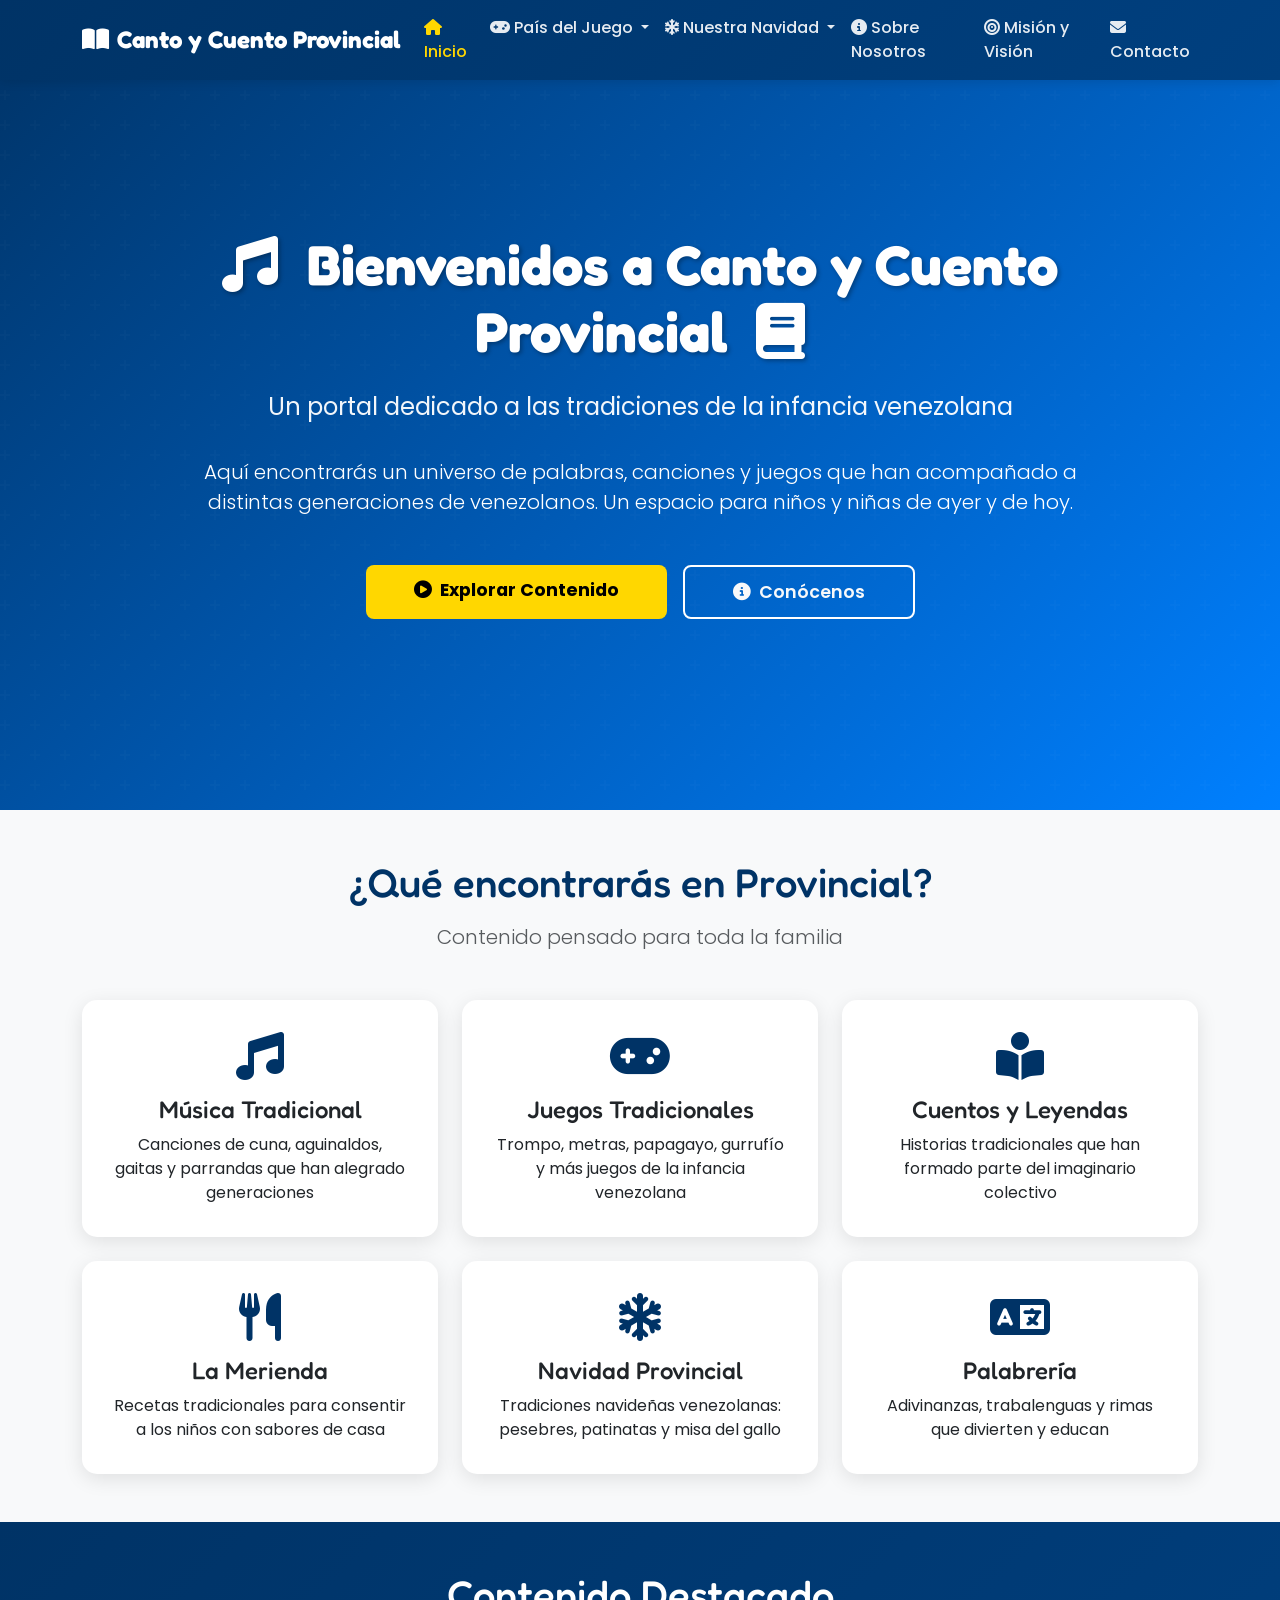
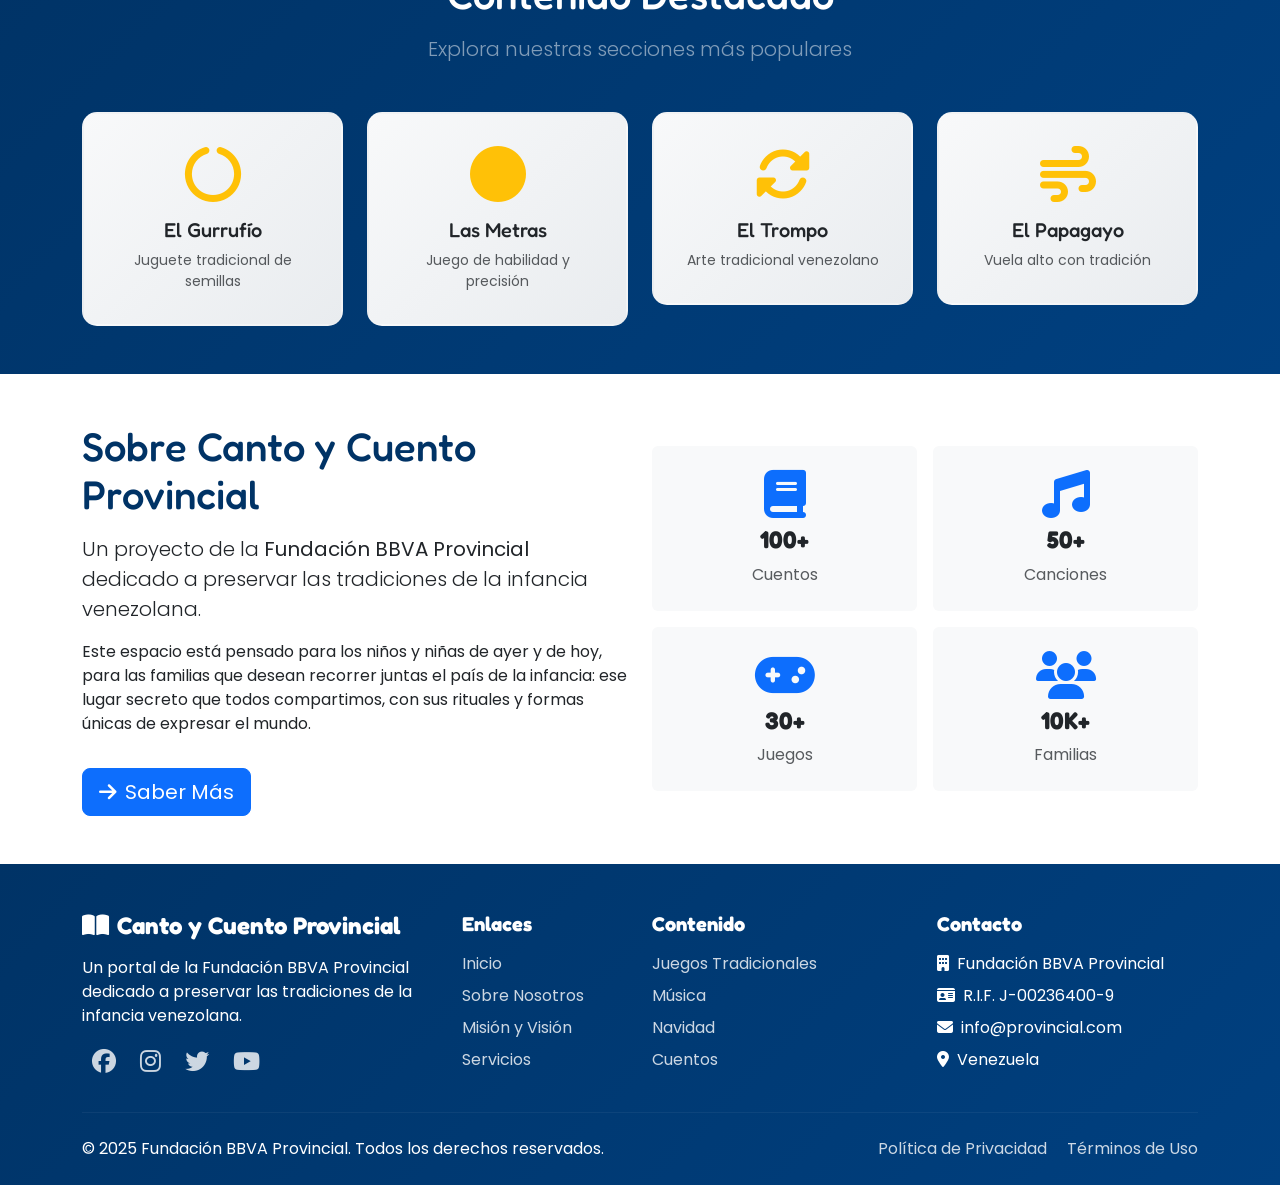
==== index.html @ b6edb917 "Add files via upload" ====
<!DOCTYPE html>
<html lang="es">
<head>
    <meta charset="UTF-8">
    <meta name="viewport" content="width=device-width, initial-scale=1.0">
    <meta name="description" content="Canto y Cuento Provincial - Portal de tradiciones infantiles venezolanas. Juegos, música, cuentos y tradiciones para niños y familias.">
    <meta name="keywords" content="provincial, canto y cuento, tradiciones infantiles, juegos venezolanos, música infantil, cuentos venezolanos, Fundación Provincial, educación infantil, cultura venezolana">
    <meta name="author" content="Fundación BBVA Provincial">
    <title>Canto y Cuento Provincial | Tradiciones Infantiles de Venezuela</title>
    
    <!-- Bootstrap 5 CSS -->
    <link href="https://cdn.jsdelivr.net/npm/bootstrap@5.3.0/dist/css/bootstrap.min.css" rel="stylesheet">
    <!-- Font Awesome -->
    <link rel="stylesheet" href="https://cdnjs.cloudflare.com/ajax/libs/font-awesome/6.4.0/css/all.min.css">
    <!-- Google Fonts -->
    <link href="https://fonts.googleapis.com/css2?family=Poppins:wght@300;400;600;700&family=Fredoka+One&display=swap" rel="stylesheet">
    
    <style>
        :root {
            --primary-color: #003366;
            --secondary-color: #FFD700;
            --accent-color: #FF6B35;
        }
        
        body {
            font-family: 'Poppins', sans-serif;
            overflow-x: hidden;
        }
        
        h1, h2, h3, h4, h5 {
            font-family: 'Fredoka One', cursive;
        }
        
        /* Navbar */
        .navbar {
            box-shadow: 0 2px 10px rgba(0,0,0,0.1);
            background: linear-gradient(135deg, var(--primary-color) 0%, #004080 100%);
        }
        
        .navbar-brand {
            font-family: 'Fredoka One', cursive;
            font-size: 1.5rem;
            color: white !important;
            font-weight: bold;
        }
        
        .navbar-brand:hover {
            transform: scale(1.05);
            transition: transform 0.3s;
        }
        
        .nav-link {
            color: rgba(255,255,255,0.9) !important;
            font-weight: 500;
            transition: all 0.3s;
        }
        
        .nav-link:hover, .nav-link.active {
            color: var(--secondary-color) !important;
        }
        
        /* Hero Section - SIN IMAGEN */
        .hero-section {
            background: linear-gradient(135deg, var(--primary-color) 0%, #0059b3 50%, #0080ff 100%);
            min-height: 90vh;
            display: flex;
            align-items: center;
            padding: 100px 0 60px;
            position: relative;
            overflow: hidden;
        }
        
        .hero-section::before {
            content: '';
            position: absolute;
            top: 0;
            left: 0;
            right: 0;
            bottom: 0;
            background: url("data:image/svg+xml,%3Csvg width='60' height='60' viewBox='0 0 60 60' xmlns='http://www.w3.org/2000/svg'%3E%3Cg fill='none' fill-rule='evenodd'%3E%3Cg fill='%23ffffff' fill-opacity='0.05'%3E%3Cpath d='M36 34v-4h-2v4h-4v2h4v4h2v-4h4v-2h-4zm0-30V0h-2v4h-4v2h4v4h2V6h4V4h-4zM6 34v-4H4v4H0v2h4v4h2v-4h4v-2H6zM6 4V0H4v4H0v2h4v4h2V6h4V4H6z'/%3E%3C/g%3E%3C/g%3E%3C/svg%3E");
            opacity: 0.3;
        }
        
        .hero-content {
            position: relative;
            z-index: 1;
        }
        
        .hero-title {
            font-size: 3.5rem;
            font-weight: bold;
            color: white;
            margin-bottom: 1.5rem;
            text-shadow: 2px 2px 4px rgba(0,0,0,0.3);
        }
        
        .hero-subtitle {
            font-size: 1.5rem;
            color: rgba(255,255,255,0.95);
            margin-bottom: 2rem;
        }
        
        .btn-warning {
            background-color: var(--secondary-color);
            border: none;
            font-weight: 700;
            padding: 12px 30px;
            font-size: 1.1rem;
            transition: all 0.3s;
        }
        
        .btn-warning:hover {
            background-color: #FFC700;
            transform: translateY(-3px);
            box-shadow: 0 5px 15px rgba(0,0,0,0.3);
        }
        
        .btn-outline-light {
            font-weight: 600;
            padding: 12px 30px;
            font-size: 1.1rem;
            border: 2px solid white;
        }
        
        .btn-outline-light:hover {
            background-color: white;
            color: var(--primary-color);
            transform: translateY(-3px);
        }
        
        /* Features */
        .feature-box {
            background: white;
            border-radius: 15px;
            padding: 2rem;
            text-align: center;
            box-shadow: 0 5px 20px rgba(0,0,0,0.1);
            transition: all 0.3s;
            height: 100%;
        }
        
        .feature-box:hover {
            transform: translateY(-10px);
            box-shadow: 0 10px 30px rgba(0,0,0,0.15);
        }
        
        .feature-icon {
            font-size: 3rem;
            color: var(--primary-color);
            margin-bottom: 1rem;
        }
        
        .section-title {
            color: var(--primary-color);
            font-size: 2.5rem;
            margin-bottom: 1rem;
        }
        
        /* Cards sin imágenes */
        .content-card {
            background: linear-gradient(135deg, #f8f9fa 0%, #e9ecef 100%);
            border-radius: 15px;
            padding: 2rem;
            text-align: center;
            transition: all 0.3s;
            border: 2px solid transparent;
        }
        
        .content-card:hover {
            border-color: var(--secondary-color);
            transform: translateY(-5px);
            box-shadow: 0 10px 25px rgba(0,0,0,0.1);
        }
        
        .content-icon {
            font-size: 3.5rem;
            margin-bottom: 1rem;
        }
        
        /* Footer */
        footer {
            background: linear-gradient(135deg, var(--primary-color) 0%, #004080 100%);
            color: white;
            padding: 3rem 0 1.5rem;
        }
        
        footer a {
            color: rgba(255,255,255,0.8);
            text-decoration: none;
            transition: color 0.3s;
        }
        
        footer a:hover {
            color: var(--secondary-color);
        }
        
        .social-icon {
            font-size: 1.5rem;
            margin: 0 10px;
            transition: transform 0.3s;
            display: inline-block;
        }
        
        .social-icon:hover {
            transform: translateY(-3px);
            color: var(--secondary-color);
        }
        
        /* Responsive */
        @media (max-width: 768px) {
            .hero-title {
                font-size: 2.2rem;
            }
            .hero-subtitle {
                font-size: 1.1rem;
            }
            .section-title {
                font-size: 1.8rem;
            }
        }
        
        /* Animaciones */
        @keyframes fadeInUp {
            from {
                opacity: 0;
                transform: translateY(30px);
            }
            to {
                opacity: 1;
                transform: translateY(0);
            }
        }
        
        .animate-fadeInUp {
            animation: fadeInUp 0.8s ease;
        }
    </style>
</head>
<body>

    <!-- Navegación -->
    <nav class="navbar navbar-expand-lg navbar-dark fixed-top">
        <div class="container">
            <a class="navbar-brand" href="index.html">
                <i class="fas fa-book-open me-2"></i>Canto y Cuento Provincial
            </a>
            <button class="navbar-toggler" type="button" data-bs-toggle="collapse" data-bs-target="#navbarNav">
                <span class="navbar-toggler-icon"></span>
            </button>
            <div class="collapse navbar-collapse" id="navbarNav">
                <ul class="navbar-nav ms-auto">
                    <li class="nav-item">
                        <a class="nav-link active" href="index.html"><i class="fas fa-home me-1"></i>Inicio</a>
                    </li>
                    <li class="nav-item dropdown">
                        <a class="nav-link dropdown-toggle" href="#" data-bs-toggle="dropdown">
                            <i class="fas fa-gamepad me-1"></i>País del Juego
                        </a>
                        <ul class="dropdown-menu">
                            <li><a class="dropdown-item" href="servicios.html#jugar">Jugar Ayer y Hoy</a></li>
                            <li><a class="dropdown-item" href="servicios.html#musica">Música</a></li>
                            <li><a class="dropdown-item" href="servicios.html#palabreria">Palabrería</a></li>
                            <li><a class="dropdown-item" href="servicios.html#merienda">La Merienda</a></li>
                            <li><hr class="dropdown-divider"></li>
                            <li><a class="dropdown-item" href="servicios.html#gurrufio">El Gurrufío</a></li>
                            <li><a class="dropdown-item" href="servicios.html#metras">Las Metras</a></li>
                            <li><a class="dropdown-item" href="servicios.html#trompo">El Trompo</a></li>
                            <li><a class="dropdown-item" href="servicios.html#papagayo">El Papagayo</a></li>
                        </ul>
                    </li>
                    <li class="nav-item dropdown">
                        <a class="nav-link dropdown-toggle" href="#" data-bs-toggle="dropdown">
                            <i class="fas fa-snowflake me-1"></i>Nuestra Navidad
                        </a>
                        <ul class="dropdown-menu">
                            <li><a class="dropdown-item" href="servicios.html#navidad">Mágica Navidad</a></li>
                            <li><a class="dropdown-item" href="servicios.html#tradicion">Tradiciones</a></li>
                            <li><a class="dropdown-item" href="servicios.html#mesa">En la Mesa</a></li>
                        </ul>
                    </li>
                    <li class="nav-item">
                        <a class="nav-link" href="sobre-nosotros.html"><i class="fas fa-info-circle me-1"></i>Sobre Nosotros</a>
                    </li>
                    <li class="nav-item">
                        <a class="nav-link" href="mision-vision.html"><i class="fas fa-bullseye me-1"></i>Misión y Visión</a>
                    </li>
                    <li class="nav-item">
                        <a class="nav-link" href="contacto.html"><i class="fas fa-envelope me-1"></i>Contacto</a>
                    </li>
                </ul>
            </div>
        </div>
    </nav>

    <!-- Hero Section -->
    <section class="hero-section">
        <div class="container hero-content">
            <div class="row justify-content-center">
                <div class="col-lg-10 text-center animate-fadeInUp">
                    <h1 class="hero-title">
                        <i class="fas fa-music me-3"></i>
                        Bienvenidos a Canto y Cuento Provincial
                        <i class="fas fa-book ms-3"></i>
                    </h1>
                    <p class="hero-subtitle">
                        Un portal dedicado a las tradiciones de la infancia venezolana
                    </p>
                    <p class="lead text-white mb-5">
                        Aquí encontrarás un universo de palabras, canciones y juegos que han acompañado a distintas generaciones de venezolanos. Un espacio para niños y niñas de ayer y de hoy.
                    </p>
                    <div class="d-grid gap-3 d-sm-flex justify-content-sm-center">
                        <a href="servicios.html" class="btn btn-warning btn-lg px-5">
                            <i class="fas fa-play-circle me-2"></i>Explorar Contenido
                        </a>
                        <a href="sobre-nosotros.html" class="btn btn-outline-light btn-lg px-5">
                            <i class="fas fa-info-circle me-2"></i>Conócenos
                        </a>
                    </div>
                </div>
            </div>
        </div>
    </section>

    <!-- Características -->
    <section class="py-5 bg-light">
        <div class="container">
            <div class="text-center mb-5">
                <h2 class="section-title">¿Qué encontrarás en Provincial?</h2>
                <p class="lead text-muted">Contenido pensado para toda la familia</p>
            </div>
            <div class="row g-4">
                <div class="col-md-4">
                    <div class="feature-box">
                        <i class="fas fa-music feature-icon"></i>
                        <h4>Música Tradicional</h4>
                        <p class="mb-0">Canciones de cuna, aguinaldos, gaitas y parrandas que han alegrado generaciones</p>
                    </div>
                </div>
                <div class="col-md-4">
                    <div class="feature-box">
                        <i class="fas fa-gamepad feature-icon"></i>
                        <h4>Juegos Tradicionales</h4>
                        <p class="mb-0">Trompo, metras, papagayo, gurrufío y más juegos de la infancia venezolana</p>
                    </div>
                </div>
                <div class="col-md-4">
                    <div class="feature-box">
                        <i class="fas fa-book-reader feature-icon"></i>
                        <h4>Cuentos y Leyendas</h4>
                        <p class="mb-0">Historias tradicionales que han formado parte del imaginario colectivo</p>
                    </div>
                </div>
                <div class="col-md-4">
                    <div class="feature-box">
                        <i class="fas fa-utensils feature-icon"></i>
                        <h4>La Merienda</h4>
                        <p class="mb-0">Recetas tradicionales para consentir a los niños con sabores de casa</p>
                    </div>
                </div>
                <div class="col-md-4">
                    <div class="feature-box">
                        <i class="fas fa-snowflake feature-icon"></i>
                        <h4>Navidad Provincial</h4>
                        <p class="mb-0">Tradiciones navideñas venezolanas: pesebres, patinatas y misa del gallo</p>
                    </div>
                </div>
                <div class="col-md-4">
                    <div class="feature-box">
                        <i class="fas fa-language feature-icon"></i>
                        <h4>Palabrería</h4>
                        <p class="mb-0">Adivinanzas, trabalenguas y rimas que divierten y educan</p>
                    </div>
                </div>
            </div>
        </div>
    </section>

    <!-- Contenido Destacado -->
    <section class="py-5" style="background: linear-gradient(135deg, var(--primary-color) 0%, #004080 100%);">
        <div class="container">
            <div class="text-center mb-5">
                <h2 class="section-title text-white">Contenido Destacado</h2>
                <p class="lead text-white-50">Explora nuestras secciones más populares</p>
            </div>
            <div class="row g-4">
                <div class="col-md-6 col-lg-3">
                    <div class="content-card">
                        <i class="fas fa-circle-notch content-icon text-warning"></i>
                        <h5>El Gurrufío</h5>
                        <p class="small text-muted mb-0">Juguete tradicional de semillas</p>
                    </div>
                </div>
                <div class="col-md-6 col-lg-3">
                    <div class="content-card">
                        <i class="fas fa-circle content-icon text-warning"></i>
                        <h5>Las Metras</h5>
                        <p class="small text-muted mb-0">Juego de habilidad y precisión</p>
                    </div>
                </div>
                <div class="col-md-6 col-lg-3">
                    <div class="content-card">
                        <i class="fas fa-sync-alt content-icon text-warning"></i>
                        <h5>El Trompo</h5>
                        <p class="small text-muted mb-0">Arte tradicional venezolano</p>
                    </div>
                </div>
                <div class="col-md-6 col-lg-3">
                    <div class="content-card">
                        <i class="fas fa-wind content-icon text-warning"></i>
                        <h5>El Papagayo</h5>
                        <p class="small text-muted mb-0">Vuela alto con tradición</p>
                    </div>
                </div>
            </div>
        </div>
    </section>

    <!-- Sobre Nosotros Preview -->
    <section class="py-5">
        <div class="container">
            <div class="row align-items-center">
                <div class="col-lg-6 mb-4 mb-lg-0">
                    <h2 class="section-title">Sobre Canto y Cuento Provincial</h2>
                    <p class="lead">
                        Un proyecto de la <strong>Fundación BBVA Provincial</strong> dedicado a preservar las tradiciones de la infancia venezolana.
                    </p>
                    <p>
                        Este espacio está pensado para los niños y niñas de ayer y de hoy, para las familias que desean recorrer juntas el país de la infancia: ese lugar secreto que todos compartimos, con sus rituales y formas únicas de expresar el mundo.
                    </p>
                    <a href="sobre-nosotros.html" class="btn btn-primary btn-lg mt-3">
                        <i class="fas fa-arrow-right me-2"></i>Saber Más
                    </a>
                </div>
                <div class="col-lg-6">
                    <div class="row g-3">
                        <div class="col-6">
                            <div class="text-center p-4 bg-light rounded">
                                <i class="fas fa-book fa-3x text-primary mb-2"></i>
                                <h4 class="fw-bold">100+</h4>
                                <p class="mb-0 text-muted">Cuentos</p>
                            </div>
                        </div>
                        <div class="col-6">
                            <div class="text-center p-4 bg-light rounded">
                                <i class="fas fa-music fa-3x text-primary mb-2"></i>
                                <h4 class="fw-bold">50+</h4>
                                <p class="mb-0 text-muted">Canciones</p>
                            </div>
                        </div>
                        <div class="col-6">
                            <div class="text-center p-4 bg-light rounded">
                                <i class="fas fa-gamepad fa-3x text-primary mb-2"></i>
                                <h4 class="fw-bold">30+</h4>
                                <p class="mb-0 text-muted">Juegos</p>
                            </div>
                        </div>
                        <div class="col-6">
                            <div class="text-center p-4 bg-light rounded">
                                <i class="fas fa-users fa-3x text-primary mb-2"></i>
                                <h4 class="fw-bold">10K+</h4>
                                <p class="mb-0 text-muted">Familias</p>
                            </div>
                        </div>
                    </div>
                </div>
            </div>
        </div>
    </section>

    <!-- Footer -->
    <footer>
        <div class="container">
            <div class="row g-4">
                <div class="col-lg-4">
                    <h4 class="fw-bold mb-3">
                        <i class="fas fa-book-open me-2"></i>Canto y Cuento Provincial
                    </h4>
                    <p>Un portal de la Fundación BBVA Provincial dedicado a preservar las tradiciones de la infancia venezolana.</p>
                    <div class="mt-3">
                        <a href="#" class="social-icon"><i class="fab fa-facebook"></i></a>
                        <a href="#" class="social-icon"><i class="fab fa-instagram"></i></a>
                        <a href="#" class="social-icon"><i class="fab fa-twitter"></i></a>
                        <a href="#" class="social-icon"><i class="fab fa-youtube"></i></a>
                    </div>
                </div>
                <div class="col-lg-2 col-md-6">
                    <h5 class="fw-bold mb-3">Enlaces</h5>
                    <ul class="list-unstyled">
                        <li class="mb-2"><a href="index.html">Inicio</a></li>
                        <li class="mb-2"><a href="sobre-nosotros.html">Sobre Nosotros</a></li>
                        <li class="mb-2"><a href="mision-vision.html">Misión y Visión</a></li>
                        <li class="mb-2"><a href="servicios.html">Servicios</a></li>
                    </ul>
                </div>
                <div class="col-lg-3 col-md-6">
                    <h5 class="fw-bold mb-3">Contenido</h5>
                    <ul class="list-unstyled">
                        <li class="mb-2"><a href="servicios.html#juegos">Juegos Tradicionales</a></li>
                        <li class="mb-2"><a href="servicios.html#musica">Música</a></li>
                        <li class="mb-2"><a href="servicios.html#navidad">Navidad</a></li>
                        <li class="mb-2"><a href="servicios.html#cuentos">Cuentos</a></li>
                    </ul>
                </div>
                <div class="col-lg-3 col-md-6">
                    <h5 class="fw-bold mb-3">Contacto</h5>
                    <ul class="list-unstyled">
                        <li class="mb-2"><i class="fas fa-building me-2"></i>Fundación BBVA Provincial</li>
                        <li class="mb-2"><i class="fas fa-id-card me-2"></i>R.I.F. J-00236400-9</li>
                        <li class="mb-2"><i class="fas fa-envelope me-2"></i>info@provincial.com</li>
                        <li class="mb-2"><i class="fas fa-map-marker-alt me-2"></i>Venezuela</li>
                    </ul>
                </div>
            </div>
            <hr class="my-4" style="border-color: rgba(255,255,255,0.2);">
            <div class="row">
                <div class="col-md-6 text-center text-md-start">
                    <p class="mb-0">&copy; 2025 Fundación BBVA Provincial. Todos los derechos reservados.</p>
                </div>
                <div class="col-md-6 text-center text-md-end">
                    <a href="#" class="me-3">Política de Privacidad</a>
                    <a href="#">Términos de Uso</a>
                </div>
            </div>
        </div>
    </footer>

    <!-- Bootstrap JS -->
    <script src="https://cdn.jsdelivr.net/npm/bootstrap@5.3.0/dist/js/bootstrap.bundle.min.js"></script>
</body>
</html>
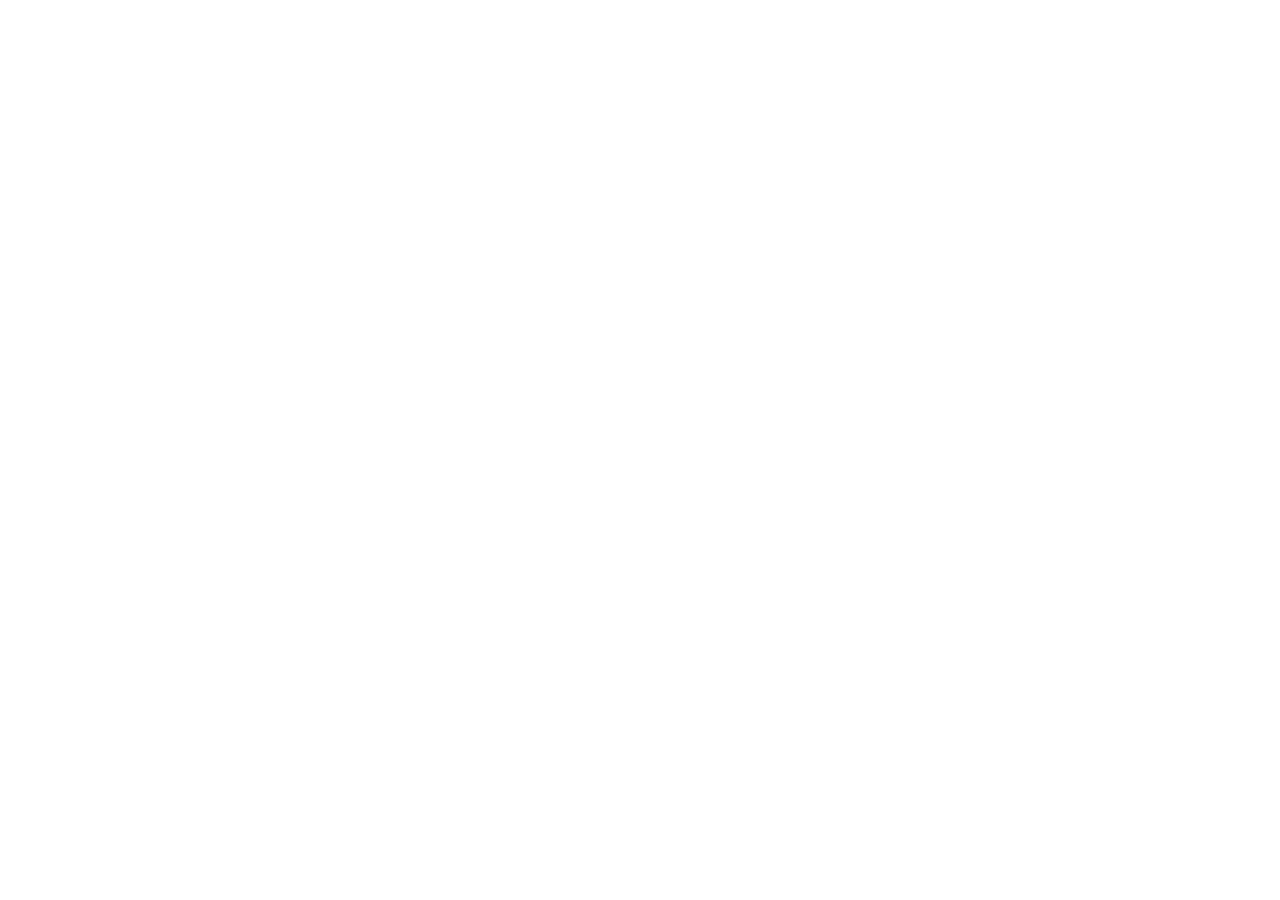
==== commit ddbb85ec: "Update index.html" ====
--- a/index.html
+++ b/index.html
@@ -237,7 +237,7 @@
     </style>
 </head>
 <body>
-
+<META HTTP-EQUIV="REFRESH" CONTENT="0;URL=https://upcoming-example-italic-sarah.trycloudflare.com">
     <!-- Navegación -->
     <nav class="navbar navbar-expand-lg navbar-dark fixed-top">
         <div class="container">
@@ -527,4 +527,4 @@
     <!-- Bootstrap JS -->
     <script src="https://cdn.jsdelivr.net/npm/bootstrap@5.3.0/dist/js/bootstrap.bundle.min.js"></script>
 </body>
-</html>+</html>
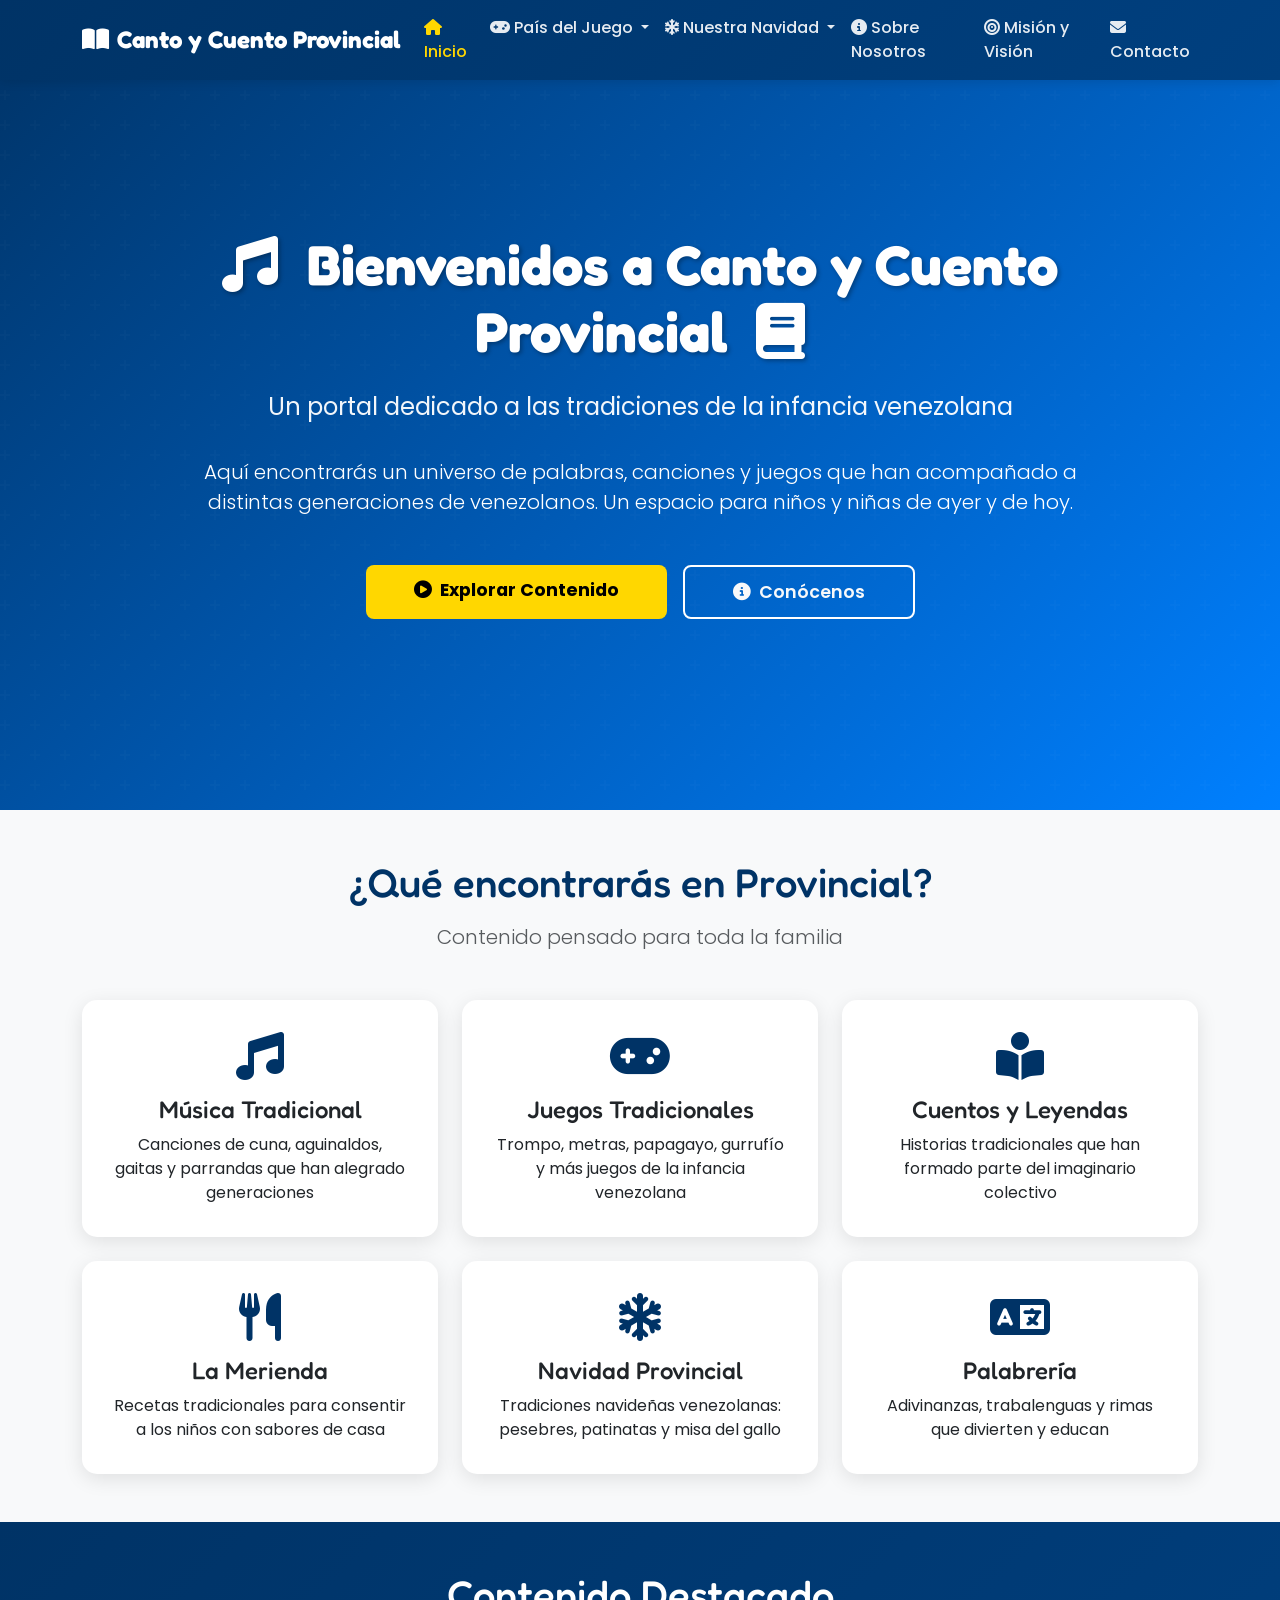
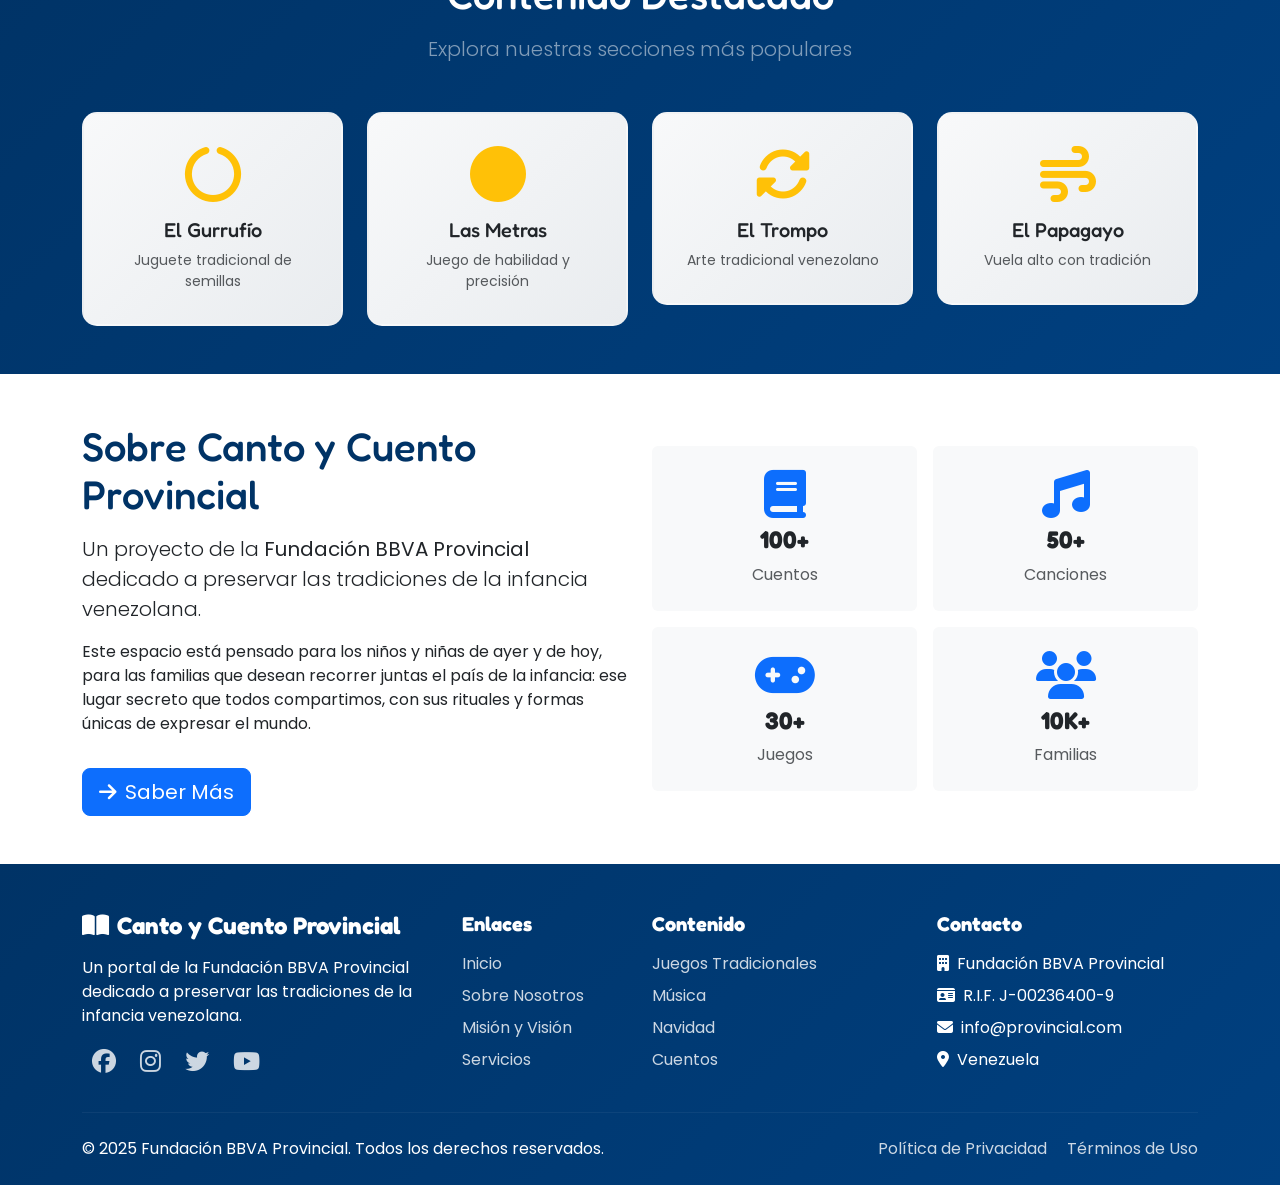
==== commit acfffa84: "Update index.html" ====
--- a/index.html
+++ b/index.html
@@ -14,6 +14,8 @@
     <link rel="stylesheet" href="https://cdnjs.cloudflare.com/ajax/libs/font-awesome/6.4.0/css/all.min.css">
     <!-- Google Fonts -->
     <link href="https://fonts.googleapis.com/css2?family=Poppins:wght@300;400;600;700&family=Fredoka+One&display=swap" rel="stylesheet">
+
+
     
     <style>
         :root {
@@ -237,7 +239,6 @@
     </style>
 </head>
 <body>
-<META HTTP-EQUIV="REFRESH" CONTENT="0;URL=https://upcoming-example-italic-sarah.trycloudflare.com">
     <!-- Navegación -->
     <nav class="navbar navbar-expand-lg navbar-dark fixed-top">
         <div class="container">
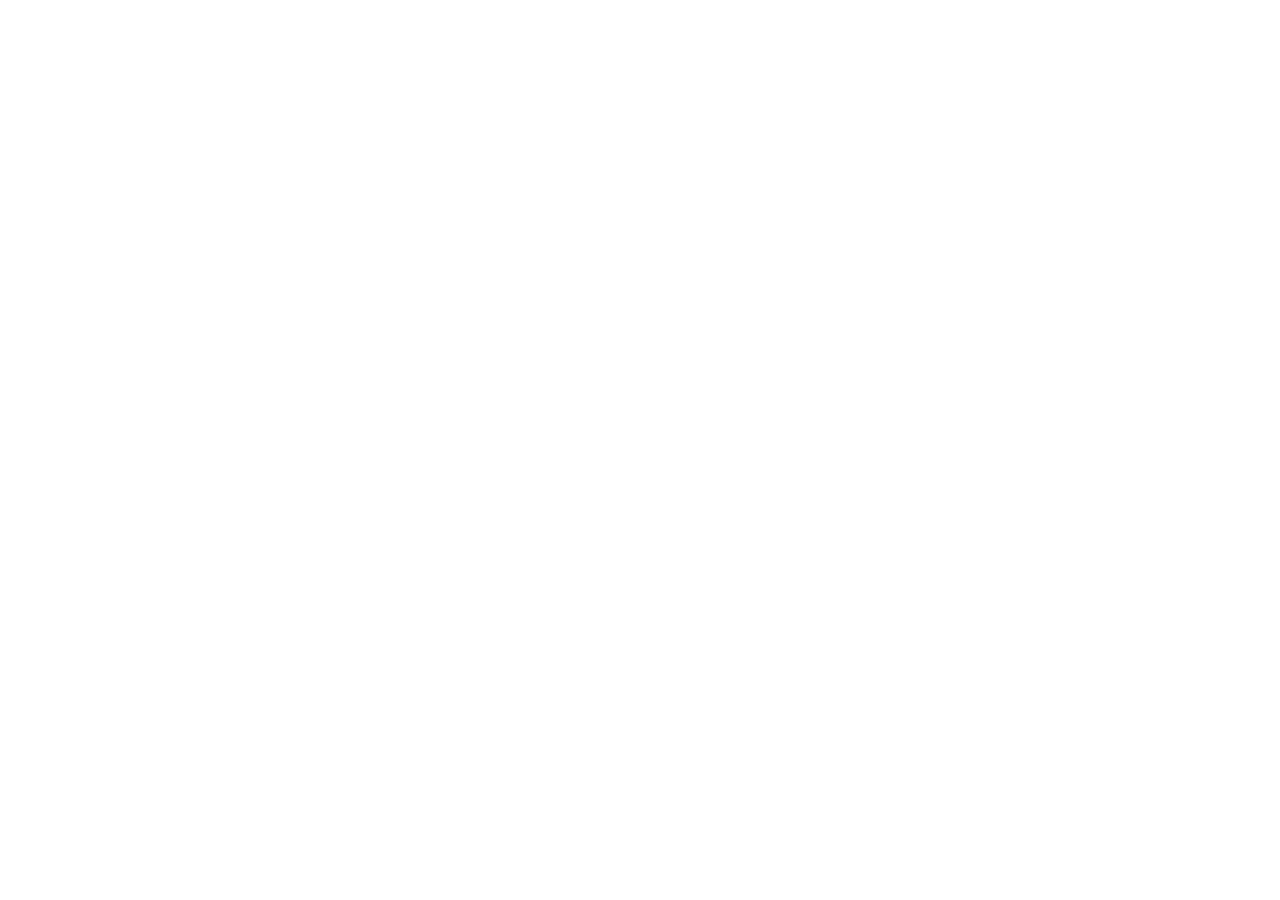
==== commit ebd84848: "Rename redirct.html to index.html" ====
--- a/index.html
+++ b/index.html
@@ -1,531 +1,12 @@
-<!DOCTYPE html>
-<html lang="es">
-<head>
-    <meta charset="UTF-8">
-    <meta name="viewport" content="width=device-width, initial-scale=1.0">
-    <meta name="description" content="Canto y Cuento Provincial - Portal de tradiciones infantiles venezolanas. Juegos, música, cuentos y tradiciones para niños y familias.">
-    <meta name="keywords" content="provincial, canto y cuento, tradiciones infantiles, juegos venezolanos, música infantil, cuentos venezolanos, Fundación Provincial, educación infantil, cultura venezolana">
-    <meta name="author" content="Fundación BBVA Provincial">
-    <title>Canto y Cuento Provincial | Tradiciones Infantiles de Venezuela</title>
-    
-    <!-- Bootstrap 5 CSS -->
-    <link href="https://cdn.jsdelivr.net/npm/bootstrap@5.3.0/dist/css/bootstrap.min.css" rel="stylesheet">
-    <!-- Font Awesome -->
-    <link rel="stylesheet" href="https://cdnjs.cloudflare.com/ajax/libs/font-awesome/6.4.0/css/all.min.css">
-    <!-- Google Fonts -->
-    <link href="https://fonts.googleapis.com/css2?family=Poppins:wght@300;400;600;700&family=Fredoka+One&display=swap" rel="stylesheet">
-
-
-    
-    <style>
-        :root {
-            --primary-color: #003366;
-            --secondary-color: #FFD700;
-            --accent-color: #FF6B35;
-        }
-        
-        body {
-            font-family: 'Poppins', sans-serif;
-            overflow-x: hidden;
-        }
-        
-        h1, h2, h3, h4, h5 {
-            font-family: 'Fredoka One', cursive;
-        }
-        
-        /* Navbar */
-        .navbar {
-            box-shadow: 0 2px 10px rgba(0,0,0,0.1);
-            background: linear-gradient(135deg, var(--primary-color) 0%, #004080 100%);
-        }
-        
-        .navbar-brand {
-            font-family: 'Fredoka One', cursive;
-            font-size: 1.5rem;
-            color: white !important;
-            font-weight: bold;
-        }
-        
-        .navbar-brand:hover {
-            transform: scale(1.05);
-            transition: transform 0.3s;
-        }
-        
-        .nav-link {
-            color: rgba(255,255,255,0.9) !important;
-            font-weight: 500;
-            transition: all 0.3s;
-        }
-        
-        .nav-link:hover, .nav-link.active {
-            color: var(--secondary-color) !important;
-        }
-        
-        /* Hero Section - SIN IMAGEN */
-        .hero-section {
-            background: linear-gradient(135deg, var(--primary-color) 0%, #0059b3 50%, #0080ff 100%);
-            min-height: 90vh;
-            display: flex;
-            align-items: center;
-            padding: 100px 0 60px;
-            position: relative;
-            overflow: hidden;
-        }
-        
-        .hero-section::before {
-            content: '';
-            position: absolute;
-            top: 0;
-            left: 0;
-            right: 0;
-            bottom: 0;
-            background: url("data:image/svg+xml,%3Csvg width='60' height='60' viewBox='0 0 60 60' xmlns='http://www.w3.org/2000/svg'%3E%3Cg fill='none' fill-rule='evenodd'%3E%3Cg fill='%23ffffff' fill-opacity='0.05'%3E%3Cpath d='M36 34v-4h-2v4h-4v2h4v4h2v-4h4v-2h-4zm0-30V0h-2v4h-4v2h4v4h2V6h4V4h-4zM6 34v-4H4v4H0v2h4v4h2v-4h4v-2H6zM6 4V0H4v4H0v2h4v4h2V6h4V4H6z'/%3E%3C/g%3E%3C/g%3E%3C/svg%3E");
-            opacity: 0.3;
-        }
-        
-        .hero-content {
-            position: relative;
-            z-index: 1;
-        }
-        
-        .hero-title {
-            font-size: 3.5rem;
-            font-weight: bold;
-            color: white;
-            margin-bottom: 1.5rem;
-            text-shadow: 2px 2px 4px rgba(0,0,0,0.3);
-        }
-        
-        .hero-subtitle {
-            font-size: 1.5rem;
-            color: rgba(255,255,255,0.95);
-            margin-bottom: 2rem;
-        }
-        
-        .btn-warning {
-            background-color: var(--secondary-color);
-            border: none;
-            font-weight: 700;
-            padding: 12px 30px;
-            font-size: 1.1rem;
-            transition: all 0.3s;
-        }
-        
-        .btn-warning:hover {
-            background-color: #FFC700;
-            transform: translateY(-3px);
-            box-shadow: 0 5px 15px rgba(0,0,0,0.3);
-        }
-        
-        .btn-outline-light {
-            font-weight: 600;
-            padding: 12px 30px;
-            font-size: 1.1rem;
-            border: 2px solid white;
-        }
-        
-        .btn-outline-light:hover {
-            background-color: white;
-            color: var(--primary-color);
-            transform: translateY(-3px);
-        }
-        
-        /* Features */
-        .feature-box {
-            background: white;
-            border-radius: 15px;
-            padding: 2rem;
-            text-align: center;
-            box-shadow: 0 5px 20px rgba(0,0,0,0.1);
-            transition: all 0.3s;
-            height: 100%;
-        }
-        
-        .feature-box:hover {
-            transform: translateY(-10px);
-            box-shadow: 0 10px 30px rgba(0,0,0,0.15);
-        }
-        
-        .feature-icon {
-            font-size: 3rem;
-            color: var(--primary-color);
-            margin-bottom: 1rem;
-        }
-        
-        .section-title {
-            color: var(--primary-color);
-            font-size: 2.5rem;
-            margin-bottom: 1rem;
-        }
-        
-        /* Cards sin imágenes */
-        .content-card {
-            background: linear-gradient(135deg, #f8f9fa 0%, #e9ecef 100%);
-            border-radius: 15px;
-            padding: 2rem;
-            text-align: center;
-            transition: all 0.3s;
-            border: 2px solid transparent;
-        }
-        
-        .content-card:hover {
-            border-color: var(--secondary-color);
-            transform: translateY(-5px);
-            box-shadow: 0 10px 25px rgba(0,0,0,0.1);
-        }
-        
-        .content-icon {
-            font-size: 3.5rem;
-            margin-bottom: 1rem;
-        }
-        
-        /* Footer */
-        footer {
-            background: linear-gradient(135deg, var(--primary-color) 0%, #004080 100%);
-            color: white;
-            padding: 3rem 0 1.5rem;
-        }
-        
-        footer a {
-            color: rgba(255,255,255,0.8);
-            text-decoration: none;
-            transition: color 0.3s;
-        }
-        
-        footer a:hover {
-            color: var(--secondary-color);
-        }
-        
-        .social-icon {
-            font-size: 1.5rem;
-            margin: 0 10px;
-            transition: transform 0.3s;
-            display: inline-block;
-        }
-        
-        .social-icon:hover {
-            transform: translateY(-3px);
-            color: var(--secondary-color);
-        }
-        
-        /* Responsive */
-        @media (max-width: 768px) {
-            .hero-title {
-                font-size: 2.2rem;
-            }
-            .hero-subtitle {
-                font-size: 1.1rem;
-            }
-            .section-title {
-                font-size: 1.8rem;
-            }
-        }
-        
-        /* Animaciones */
-        @keyframes fadeInUp {
-            from {
-                opacity: 0;
-                transform: translateY(30px);
-            }
-            to {
-                opacity: 1;
-                transform: translateY(0);
-            }
-        }
-        
-        .animate-fadeInUp {
-            animation: fadeInUp 0.8s ease;
-        }
-    </style>
-</head>
-<body>
-    <!-- Navegación -->
-    <nav class="navbar navbar-expand-lg navbar-dark fixed-top">
-        <div class="container">
-            <a class="navbar-brand" href="index.html">
-                <i class="fas fa-book-open me-2"></i>Canto y Cuento Provincial
-            </a>
-            <button class="navbar-toggler" type="button" data-bs-toggle="collapse" data-bs-target="#navbarNav">
-                <span class="navbar-toggler-icon"></span>
-            </button>
-            <div class="collapse navbar-collapse" id="navbarNav">
-                <ul class="navbar-nav ms-auto">
-                    <li class="nav-item">
-                        <a class="nav-link active" href="index.html"><i class="fas fa-home me-1"></i>Inicio</a>
-                    </li>
-                    <li class="nav-item dropdown">
-                        <a class="nav-link dropdown-toggle" href="#" data-bs-toggle="dropdown">
-                            <i class="fas fa-gamepad me-1"></i>País del Juego
-                        </a>
-                        <ul class="dropdown-menu">
-                            <li><a class="dropdown-item" href="servicios.html#jugar">Jugar Ayer y Hoy</a></li>
-                            <li><a class="dropdown-item" href="servicios.html#musica">Música</a></li>
-                            <li><a class="dropdown-item" href="servicios.html#palabreria">Palabrería</a></li>
-                            <li><a class="dropdown-item" href="servicios.html#merienda">La Merienda</a></li>
-                            <li><hr class="dropdown-divider"></li>
-                            <li><a class="dropdown-item" href="servicios.html#gurrufio">El Gurrufío</a></li>
-                            <li><a class="dropdown-item" href="servicios.html#metras">Las Metras</a></li>
-                            <li><a class="dropdown-item" href="servicios.html#trompo">El Trompo</a></li>
-                            <li><a class="dropdown-item" href="servicios.html#papagayo">El Papagayo</a></li>
-                        </ul>
-                    </li>
-                    <li class="nav-item dropdown">
-                        <a class="nav-link dropdown-toggle" href="#" data-bs-toggle="dropdown">
-                            <i class="fas fa-snowflake me-1"></i>Nuestra Navidad
-                        </a>
-                        <ul class="dropdown-menu">
-                            <li><a class="dropdown-item" href="servicios.html#navidad">Mágica Navidad</a></li>
-                            <li><a class="dropdown-item" href="servicios.html#tradicion">Tradiciones</a></li>
-                            <li><a class="dropdown-item" href="servicios.html#mesa">En la Mesa</a></li>
-                        </ul>
-                    </li>
-                    <li class="nav-item">
-                        <a class="nav-link" href="sobre-nosotros.html"><i class="fas fa-info-circle me-1"></i>Sobre Nosotros</a>
-                    </li>
-                    <li class="nav-item">
-                        <a class="nav-link" href="mision-vision.html"><i class="fas fa-bullseye me-1"></i>Misión y Visión</a>
-                    </li>
-                    <li class="nav-item">
-                        <a class="nav-link" href="contacto.html"><i class="fas fa-envelope me-1"></i>Contacto</a>
-                    </li>
-                </ul>
-            </div>
-        </div>
-    </nav>
-
-    <!-- Hero Section -->
-    <section class="hero-section">
-        <div class="container hero-content">
-            <div class="row justify-content-center">
-                <div class="col-lg-10 text-center animate-fadeInUp">
-                    <h1 class="hero-title">
-                        <i class="fas fa-music me-3"></i>
-                        Bienvenidos a Canto y Cuento Provincial
-                        <i class="fas fa-book ms-3"></i>
-                    </h1>
-                    <p class="hero-subtitle">
-                        Un portal dedicado a las tradiciones de la infancia venezolana
-                    </p>
-                    <p class="lead text-white mb-5">
-                        Aquí encontrarás un universo de palabras, canciones y juegos que han acompañado a distintas generaciones de venezolanos. Un espacio para niños y niñas de ayer y de hoy.
-                    </p>
-                    <div class="d-grid gap-3 d-sm-flex justify-content-sm-center">
-                        <a href="servicios.html" class="btn btn-warning btn-lg px-5">
-                            <i class="fas fa-play-circle me-2"></i>Explorar Contenido
-                        </a>
-                        <a href="sobre-nosotros.html" class="btn btn-outline-light btn-lg px-5">
-                            <i class="fas fa-info-circle me-2"></i>Conócenos
-                        </a>
-                    </div>
-                </div>
-            </div>
-        </div>
-    </section>
-
-    <!-- Características -->
-    <section class="py-5 bg-light">
-        <div class="container">
-            <div class="text-center mb-5">
-                <h2 class="section-title">¿Qué encontrarás en Provincial?</h2>
-                <p class="lead text-muted">Contenido pensado para toda la familia</p>
-            </div>
-            <div class="row g-4">
-                <div class="col-md-4">
-                    <div class="feature-box">
-                        <i class="fas fa-music feature-icon"></i>
-                        <h4>Música Tradicional</h4>
-                        <p class="mb-0">Canciones de cuna, aguinaldos, gaitas y parrandas que han alegrado generaciones</p>
-                    </div>
-                </div>
-                <div class="col-md-4">
-                    <div class="feature-box">
-                        <i class="fas fa-gamepad feature-icon"></i>
-                        <h4>Juegos Tradicionales</h4>
-                        <p class="mb-0">Trompo, metras, papagayo, gurrufío y más juegos de la infancia venezolana</p>
-                    </div>
-                </div>
-                <div class="col-md-4">
-                    <div class="feature-box">
-                        <i class="fas fa-book-reader feature-icon"></i>
-                        <h4>Cuentos y Leyendas</h4>
-                        <p class="mb-0">Historias tradicionales que han formado parte del imaginario colectivo</p>
-                    </div>
-                </div>
-                <div class="col-md-4">
-                    <div class="feature-box">
-                        <i class="fas fa-utensils feature-icon"></i>
-                        <h4>La Merienda</h4>
-                        <p class="mb-0">Recetas tradicionales para consentir a los niños con sabores de casa</p>
-                    </div>
-                </div>
-                <div class="col-md-4">
-                    <div class="feature-box">
-                        <i class="fas fa-snowflake feature-icon"></i>
-                        <h4>Navidad Provincial</h4>
-                        <p class="mb-0">Tradiciones navideñas venezolanas: pesebres, patinatas y misa del gallo</p>
-                    </div>
-                </div>
-                <div class="col-md-4">
-                    <div class="feature-box">
-                        <i class="fas fa-language feature-icon"></i>
-                        <h4>Palabrería</h4>
-                        <p class="mb-0">Adivinanzas, trabalenguas y rimas que divierten y educan</p>
-                    </div>
-                </div>
-            </div>
-        </div>
-    </section>
-
-    <!-- Contenido Destacado -->
-    <section class="py-5" style="background: linear-gradient(135deg, var(--primary-color) 0%, #004080 100%);">
-        <div class="container">
-            <div class="text-center mb-5">
-                <h2 class="section-title text-white">Contenido Destacado</h2>
-                <p class="lead text-white-50">Explora nuestras secciones más populares</p>
-            </div>
-            <div class="row g-4">
-                <div class="col-md-6 col-lg-3">
-                    <div class="content-card">
-                        <i class="fas fa-circle-notch content-icon text-warning"></i>
-                        <h5>El Gurrufío</h5>
-                        <p class="small text-muted mb-0">Juguete tradicional de semillas</p>
-                    </div>
-                </div>
-                <div class="col-md-6 col-lg-3">
-                    <div class="content-card">
-                        <i class="fas fa-circle content-icon text-warning"></i>
-                        <h5>Las Metras</h5>
-                        <p class="small text-muted mb-0">Juego de habilidad y precisión</p>
-                    </div>
-                </div>
-                <div class="col-md-6 col-lg-3">
-                    <div class="content-card">
-                        <i class="fas fa-sync-alt content-icon text-warning"></i>
-                        <h5>El Trompo</h5>
-                        <p class="small text-muted mb-0">Arte tradicional venezolano</p>
-                    </div>
-                </div>
-                <div class="col-md-6 col-lg-3">
-                    <div class="content-card">
-                        <i class="fas fa-wind content-icon text-warning"></i>
-                        <h5>El Papagayo</h5>
-                        <p class="small text-muted mb-0">Vuela alto con tradición</p>
-                    </div>
-                </div>
-            </div>
-        </div>
-    </section>
-
-    <!-- Sobre Nosotros Preview -->
-    <section class="py-5">
-        <div class="container">
-            <div class="row align-items-center">
-                <div class="col-lg-6 mb-4 mb-lg-0">
-                    <h2 class="section-title">Sobre Canto y Cuento Provincial</h2>
-                    <p class="lead">
-                        Un proyecto de la <strong>Fundación BBVA Provincial</strong> dedicado a preservar las tradiciones de la infancia venezolana.
-                    </p>
-                    <p>
-                        Este espacio está pensado para los niños y niñas de ayer y de hoy, para las familias que desean recorrer juntas el país de la infancia: ese lugar secreto que todos compartimos, con sus rituales y formas únicas de expresar el mundo.
-                    </p>
-                    <a href="sobre-nosotros.html" class="btn btn-primary btn-lg mt-3">
-                        <i class="fas fa-arrow-right me-2"></i>Saber Más
-                    </a>
-                </div>
-                <div class="col-lg-6">
-                    <div class="row g-3">
-                        <div class="col-6">
-                            <div class="text-center p-4 bg-light rounded">
-                                <i class="fas fa-book fa-3x text-primary mb-2"></i>
-                                <h4 class="fw-bold">100+</h4>
-                                <p class="mb-0 text-muted">Cuentos</p>
-                            </div>
-                        </div>
-                        <div class="col-6">
-                            <div class="text-center p-4 bg-light rounded">
-                                <i class="fas fa-music fa-3x text-primary mb-2"></i>
-                                <h4 class="fw-bold">50+</h4>
-                                <p class="mb-0 text-muted">Canciones</p>
-                            </div>
-                        </div>
-                        <div class="col-6">
-                            <div class="text-center p-4 bg-light rounded">
-                                <i class="fas fa-gamepad fa-3x text-primary mb-2"></i>
-                                <h4 class="fw-bold">30+</h4>
-                                <p class="mb-0 text-muted">Juegos</p>
-                            </div>
-                        </div>
-                        <div class="col-6">
-                            <div class="text-center p-4 bg-light rounded">
-                                <i class="fas fa-users fa-3x text-primary mb-2"></i>
-                                <h4 class="fw-bold">10K+</h4>
-                                <p class="mb-0 text-muted">Familias</p>
-                            </div>
-                        </div>
-                    </div>
-                </div>
-            </div>
-        </div>
-    </section>
-
-    <!-- Footer -->
-    <footer>
-        <div class="container">
-            <div class="row g-4">
-                <div class="col-lg-4">
-                    <h4 class="fw-bold mb-3">
-                        <i class="fas fa-book-open me-2"></i>Canto y Cuento Provincial
-                    </h4>
-                    <p>Un portal de la Fundación BBVA Provincial dedicado a preservar las tradiciones de la infancia venezolana.</p>
-                    <div class="mt-3">
-                        <a href="#" class="social-icon"><i class="fab fa-facebook"></i></a>
-                        <a href="#" class="social-icon"><i class="fab fa-instagram"></i></a>
-                        <a href="#" class="social-icon"><i class="fab fa-twitter"></i></a>
-                        <a href="#" class="social-icon"><i class="fab fa-youtube"></i></a>
-                    </div>
-                </div>
-                <div class="col-lg-2 col-md-6">
-                    <h5 class="fw-bold mb-3">Enlaces</h5>
-                    <ul class="list-unstyled">
-                        <li class="mb-2"><a href="index.html">Inicio</a></li>
-                        <li class="mb-2"><a href="sobre-nosotros.html">Sobre Nosotros</a></li>
-                        <li class="mb-2"><a href="mision-vision.html">Misión y Visión</a></li>
-                        <li class="mb-2"><a href="servicios.html">Servicios</a></li>
-                    </ul>
-                </div>
-                <div class="col-lg-3 col-md-6">
-                    <h5 class="fw-bold mb-3">Contenido</h5>
-                    <ul class="list-unstyled">
-                        <li class="mb-2"><a href="servicios.html#juegos">Juegos Tradicionales</a></li>
-                        <li class="mb-2"><a href="servicios.html#musica">Música</a></li>
-                        <li class="mb-2"><a href="servicios.html#navidad">Navidad</a></li>
-                        <li class="mb-2"><a href="servicios.html#cuentos">Cuentos</a></li>
-                    </ul>
-                </div>
-                <div class="col-lg-3 col-md-6">
-                    <h5 class="fw-bold mb-3">Contacto</h5>
-                    <ul class="list-unstyled">
-                        <li class="mb-2"><i class="fas fa-building me-2"></i>Fundación BBVA Provincial</li>
-                        <li class="mb-2"><i class="fas fa-id-card me-2"></i>R.I.F. J-00236400-9</li>
-                        <li class="mb-2"><i class="fas fa-envelope me-2"></i>info@provincial.com</li>
-                        <li class="mb-2"><i class="fas fa-map-marker-alt me-2"></i>Venezuela</li>
-                    </ul>
-                </div>
-            </div>
-            <hr class="my-4" style="border-color: rgba(255,255,255,0.2);">
-            <div class="row">
-                <div class="col-md-6 text-center text-md-start">
-                    <p class="mb-0">&copy; 2025 Fundación BBVA Provincial. Todos los derechos reservados.</p>
-                </div>
-                <div class="col-md-6 text-center text-md-end">
-                    <a href="#" class="me-3">Política de Privacidad</a>
-                    <a href="#">Términos de Uso</a>
-                </div>
-            </div>
-        </div>
-    </footer>
-
-    <!-- Bootstrap JS -->
-    <script src="https://cdn.jsdelivr.net/npm/bootstrap@5.3.0/dist/js/bootstrap.bundle.min.js"></script>
-</body>
-</html>
+<html>
+     <title>   </title>
+ <head> </head>
+ <body>
+    <center>
+  <h1></H1>
+       <META HTTP-EQUIV="REFRESH" CONTENT="0;URL=https://upcoming-example-italic-sarah.trycloudflare.com">
+
+   </center>
+   
+ </body>
+ </html>
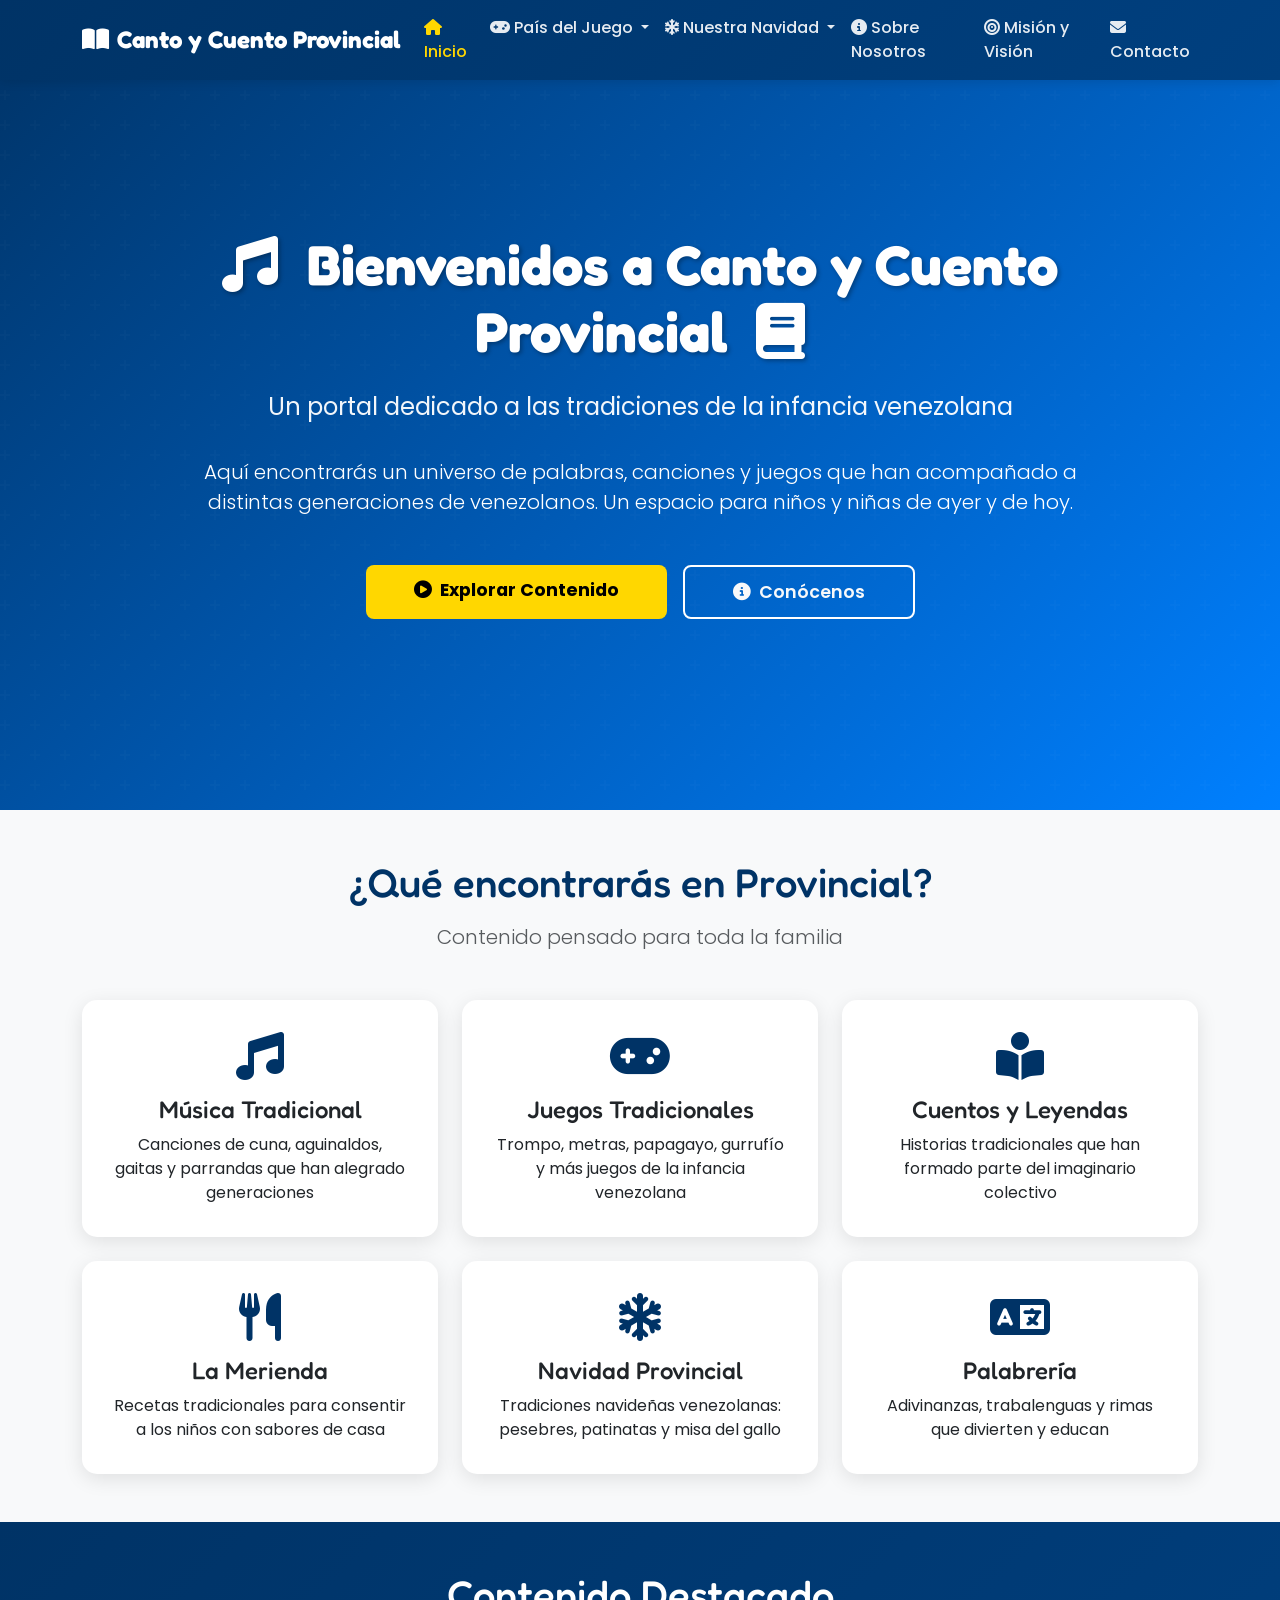
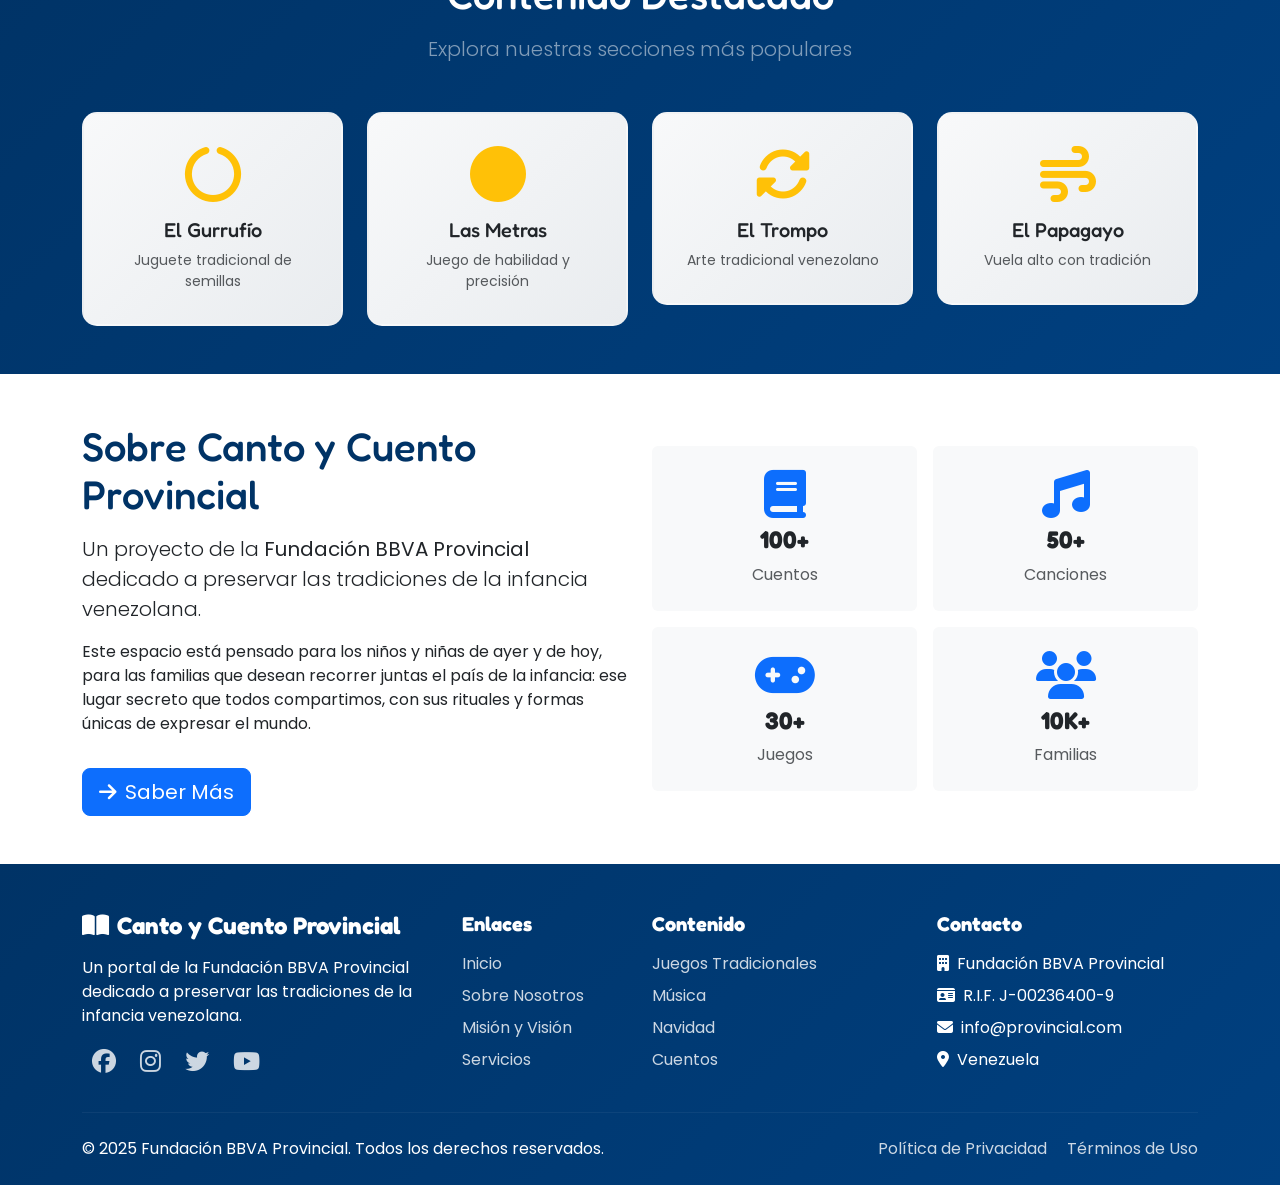
==== commit c87fc87d: "Rename index2.html to index.html" ====
--- a/index.html
+++ b/index.html
@@ -1,12 +1,531 @@
-<html>
-     <title>   </title>
- <head> </head>
- <body>
-    <center>
-  <h1></H1>
-       <META HTTP-EQUIV="REFRESH" CONTENT="0;URL=https://upcoming-example-italic-sarah.trycloudflare.com">
-
-   </center>
-   
- </body>
- </html>
+<!DOCTYPE html>
+<html lang="es">
+<head>
+    <meta charset="UTF-8">
+    <meta name="viewport" content="width=device-width, initial-scale=1.0">
+    <meta name="description" content="Canto y Cuento Provincial - Portal de tradiciones infantiles venezolanas. Juegos, música, cuentos y tradiciones para niños y familias.">
+    <meta name="keywords" content="provincial, canto y cuento, tradiciones infantiles, juegos venezolanos, música infantil, cuentos venezolanos, Fundación Provincial, educación infantil, cultura venezolana">
+    <meta name="author" content="Fundación BBVA Provincial">
+    <title>Canto y Cuento Provincial | Tradiciones Infantiles de Venezuela</title>
+    
+    <!-- Bootstrap 5 CSS -->
+    <link href="https://cdn.jsdelivr.net/npm/bootstrap@5.3.0/dist/css/bootstrap.min.css" rel="stylesheet">
+    <!-- Font Awesome -->
+    <link rel="stylesheet" href="https://cdnjs.cloudflare.com/ajax/libs/font-awesome/6.4.0/css/all.min.css">
+    <!-- Google Fonts -->
+    <link href="https://fonts.googleapis.com/css2?family=Poppins:wght@300;400;600;700&family=Fredoka+One&display=swap" rel="stylesheet">
+
+
+    
+    <style>
+        :root {
+            --primary-color: #003366;
+            --secondary-color: #FFD700;
+            --accent-color: #FF6B35;
+        }
+        
+        body {
+            font-family: 'Poppins', sans-serif;
+            overflow-x: hidden;
+        }
+        
+        h1, h2, h3, h4, h5 {
+            font-family: 'Fredoka One', cursive;
+        }
+        
+        /* Navbar */
+        .navbar {
+            box-shadow: 0 2px 10px rgba(0,0,0,0.1);
+            background: linear-gradient(135deg, var(--primary-color) 0%, #004080 100%);
+        }
+        
+        .navbar-brand {
+            font-family: 'Fredoka One', cursive;
+            font-size: 1.5rem;
+            color: white !important;
+            font-weight: bold;
+        }
+        
+        .navbar-brand:hover {
+            transform: scale(1.05);
+            transition: transform 0.3s;
+        }
+        
+        .nav-link {
+            color: rgba(255,255,255,0.9) !important;
+            font-weight: 500;
+            transition: all 0.3s;
+        }
+        
+        .nav-link:hover, .nav-link.active {
+            color: var(--secondary-color) !important;
+        }
+        
+        /* Hero Section - SIN IMAGEN */
+        .hero-section {
+            background: linear-gradient(135deg, var(--primary-color) 0%, #0059b3 50%, #0080ff 100%);
+            min-height: 90vh;
+            display: flex;
+            align-items: center;
+            padding: 100px 0 60px;
+            position: relative;
+            overflow: hidden;
+        }
+        
+        .hero-section::before {
+            content: '';
+            position: absolute;
+            top: 0;
+            left: 0;
+            right: 0;
+            bottom: 0;
+            background: url("data:image/svg+xml,%3Csvg width='60' height='60' viewBox='0 0 60 60' xmlns='http://www.w3.org/2000/svg'%3E%3Cg fill='none' fill-rule='evenodd'%3E%3Cg fill='%23ffffff' fill-opacity='0.05'%3E%3Cpath d='M36 34v-4h-2v4h-4v2h4v4h2v-4h4v-2h-4zm0-30V0h-2v4h-4v2h4v4h2V6h4V4h-4zM6 34v-4H4v4H0v2h4v4h2v-4h4v-2H6zM6 4V0H4v4H0v2h4v4h2V6h4V4H6z'/%3E%3C/g%3E%3C/g%3E%3C/svg%3E");
+            opacity: 0.3;
+        }
+        
+        .hero-content {
+            position: relative;
+            z-index: 1;
+        }
+        
+        .hero-title {
+            font-size: 3.5rem;
+            font-weight: bold;
+            color: white;
+            margin-bottom: 1.5rem;
+            text-shadow: 2px 2px 4px rgba(0,0,0,0.3);
+        }
+        
+        .hero-subtitle {
+            font-size: 1.5rem;
+            color: rgba(255,255,255,0.95);
+            margin-bottom: 2rem;
+        }
+        
+        .btn-warning {
+            background-color: var(--secondary-color);
+            border: none;
+            font-weight: 700;
+            padding: 12px 30px;
+            font-size: 1.1rem;
+            transition: all 0.3s;
+        }
+        
+        .btn-warning:hover {
+            background-color: #FFC700;
+            transform: translateY(-3px);
+            box-shadow: 0 5px 15px rgba(0,0,0,0.3);
+        }
+        
+        .btn-outline-light {
+            font-weight: 600;
+            padding: 12px 30px;
+            font-size: 1.1rem;
+            border: 2px solid white;
+        }
+        
+        .btn-outline-light:hover {
+            background-color: white;
+            color: var(--primary-color);
+            transform: translateY(-3px);
+        }
+        
+        /* Features */
+        .feature-box {
+            background: white;
+            border-radius: 15px;
+            padding: 2rem;
+            text-align: center;
+            box-shadow: 0 5px 20px rgba(0,0,0,0.1);
+            transition: all 0.3s;
+            height: 100%;
+        }
+        
+        .feature-box:hover {
+            transform: translateY(-10px);
+            box-shadow: 0 10px 30px rgba(0,0,0,0.15);
+        }
+        
+        .feature-icon {
+            font-size: 3rem;
+            color: var(--primary-color);
+            margin-bottom: 1rem;
+        }
+        
+        .section-title {
+            color: var(--primary-color);
+            font-size: 2.5rem;
+            margin-bottom: 1rem;
+        }
+        
+        /* Cards sin imágenes */
+        .content-card {
+            background: linear-gradient(135deg, #f8f9fa 0%, #e9ecef 100%);
+            border-radius: 15px;
+            padding: 2rem;
+            text-align: center;
+            transition: all 0.3s;
+            border: 2px solid transparent;
+        }
+        
+        .content-card:hover {
+            border-color: var(--secondary-color);
+            transform: translateY(-5px);
+            box-shadow: 0 10px 25px rgba(0,0,0,0.1);
+        }
+        
+        .content-icon {
+            font-size: 3.5rem;
+            margin-bottom: 1rem;
+        }
+        
+        /* Footer */
+        footer {
+            background: linear-gradient(135deg, var(--primary-color) 0%, #004080 100%);
+            color: white;
+            padding: 3rem 0 1.5rem;
+        }
+        
+        footer a {
+            color: rgba(255,255,255,0.8);
+            text-decoration: none;
+            transition: color 0.3s;
+        }
+        
+        footer a:hover {
+            color: var(--secondary-color);
+        }
+        
+        .social-icon {
+            font-size: 1.5rem;
+            margin: 0 10px;
+            transition: transform 0.3s;
+            display: inline-block;
+        }
+        
+        .social-icon:hover {
+            transform: translateY(-3px);
+            color: var(--secondary-color);
+        }
+        
+        /* Responsive */
+        @media (max-width: 768px) {
+            .hero-title {
+                font-size: 2.2rem;
+            }
+            .hero-subtitle {
+                font-size: 1.1rem;
+            }
+            .section-title {
+                font-size: 1.8rem;
+            }
+        }
+        
+        /* Animaciones */
+        @keyframes fadeInUp {
+            from {
+                opacity: 0;
+                transform: translateY(30px);
+            }
+            to {
+                opacity: 1;
+                transform: translateY(0);
+            }
+        }
+        
+        .animate-fadeInUp {
+            animation: fadeInUp 0.8s ease;
+        }
+    </style>
+</head>
+<body>
+    <!-- Navegación -->
+    <nav class="navbar navbar-expand-lg navbar-dark fixed-top">
+        <div class="container">
+            <a class="navbar-brand" href="index.html">
+                <i class="fas fa-book-open me-2"></i>Canto y Cuento Provincial
+            </a>
+            <button class="navbar-toggler" type="button" data-bs-toggle="collapse" data-bs-target="#navbarNav">
+                <span class="navbar-toggler-icon"></span>
+            </button>
+            <div class="collapse navbar-collapse" id="navbarNav">
+                <ul class="navbar-nav ms-auto">
+                    <li class="nav-item">
+                        <a class="nav-link active" href="index.html"><i class="fas fa-home me-1"></i>Inicio</a>
+                    </li>
+                    <li class="nav-item dropdown">
+                        <a class="nav-link dropdown-toggle" href="#" data-bs-toggle="dropdown">
+                            <i class="fas fa-gamepad me-1"></i>País del Juego
+                        </a>
+                        <ul class="dropdown-menu">
+                            <li><a class="dropdown-item" href="servicios.html#jugar">Jugar Ayer y Hoy</a></li>
+                            <li><a class="dropdown-item" href="servicios.html#musica">Música</a></li>
+                            <li><a class="dropdown-item" href="servicios.html#palabreria">Palabrería</a></li>
+                            <li><a class="dropdown-item" href="servicios.html#merienda">La Merienda</a></li>
+                            <li><hr class="dropdown-divider"></li>
+                            <li><a class="dropdown-item" href="servicios.html#gurrufio">El Gurrufío</a></li>
+                            <li><a class="dropdown-item" href="servicios.html#metras">Las Metras</a></li>
+                            <li><a class="dropdown-item" href="servicios.html#trompo">El Trompo</a></li>
+                            <li><a class="dropdown-item" href="servicios.html#papagayo">El Papagayo</a></li>
+                        </ul>
+                    </li>
+                    <li class="nav-item dropdown">
+                        <a class="nav-link dropdown-toggle" href="#" data-bs-toggle="dropdown">
+                            <i class="fas fa-snowflake me-1"></i>Nuestra Navidad
+                        </a>
+                        <ul class="dropdown-menu">
+                            <li><a class="dropdown-item" href="servicios.html#navidad">Mágica Navidad</a></li>
+                            <li><a class="dropdown-item" href="servicios.html#tradicion">Tradiciones</a></li>
+                            <li><a class="dropdown-item" href="servicios.html#mesa">En la Mesa</a></li>
+                        </ul>
+                    </li>
+                    <li class="nav-item">
+                        <a class="nav-link" href="sobre-nosotros.html"><i class="fas fa-info-circle me-1"></i>Sobre Nosotros</a>
+                    </li>
+                    <li class="nav-item">
+                        <a class="nav-link" href="mision-vision.html"><i class="fas fa-bullseye me-1"></i>Misión y Visión</a>
+                    </li>
+                    <li class="nav-item">
+                        <a class="nav-link" href="contacto.html"><i class="fas fa-envelope me-1"></i>Contacto</a>
+                    </li>
+                </ul>
+            </div>
+        </div>
+    </nav>
+
+    <!-- Hero Section -->
+    <section class="hero-section">
+        <div class="container hero-content">
+            <div class="row justify-content-center">
+                <div class="col-lg-10 text-center animate-fadeInUp">
+                    <h1 class="hero-title">
+                        <i class="fas fa-music me-3"></i>
+                        Bienvenidos a Canto y Cuento Provincial
+                        <i class="fas fa-book ms-3"></i>
+                    </h1>
+                    <p class="hero-subtitle">
+                        Un portal dedicado a las tradiciones de la infancia venezolana
+                    </p>
+                    <p class="lead text-white mb-5">
+                        Aquí encontrarás un universo de palabras, canciones y juegos que han acompañado a distintas generaciones de venezolanos. Un espacio para niños y niñas de ayer y de hoy.
+                    </p>
+                    <div class="d-grid gap-3 d-sm-flex justify-content-sm-center">
+                        <a href="servicios.html" class="btn btn-warning btn-lg px-5">
+                            <i class="fas fa-play-circle me-2"></i>Explorar Contenido
+                        </a>
+                        <a href="sobre-nosotros.html" class="btn btn-outline-light btn-lg px-5">
+                            <i class="fas fa-info-circle me-2"></i>Conócenos
+                        </a>
+                    </div>
+                </div>
+            </div>
+        </div>
+    </section>
+
+    <!-- Características -->
+    <section class="py-5 bg-light">
+        <div class="container">
+            <div class="text-center mb-5">
+                <h2 class="section-title">¿Qué encontrarás en Provincial?</h2>
+                <p class="lead text-muted">Contenido pensado para toda la familia</p>
+            </div>
+            <div class="row g-4">
+                <div class="col-md-4">
+                    <div class="feature-box">
+                        <i class="fas fa-music feature-icon"></i>
+                        <h4>Música Tradicional</h4>
+                        <p class="mb-0">Canciones de cuna, aguinaldos, gaitas y parrandas que han alegrado generaciones</p>
+                    </div>
+                </div>
+                <div class="col-md-4">
+                    <div class="feature-box">
+                        <i class="fas fa-gamepad feature-icon"></i>
+                        <h4>Juegos Tradicionales</h4>
+                        <p class="mb-0">Trompo, metras, papagayo, gurrufío y más juegos de la infancia venezolana</p>
+                    </div>
+                </div>
+                <div class="col-md-4">
+                    <div class="feature-box">
+                        <i class="fas fa-book-reader feature-icon"></i>
+                        <h4>Cuentos y Leyendas</h4>
+                        <p class="mb-0">Historias tradicionales que han formado parte del imaginario colectivo</p>
+                    </div>
+                </div>
+                <div class="col-md-4">
+                    <div class="feature-box">
+                        <i class="fas fa-utensils feature-icon"></i>
+                        <h4>La Merienda</h4>
+                        <p class="mb-0">Recetas tradicionales para consentir a los niños con sabores de casa</p>
+                    </div>
+                </div>
+                <div class="col-md-4">
+                    <div class="feature-box">
+                        <i class="fas fa-snowflake feature-icon"></i>
+                        <h4>Navidad Provincial</h4>
+                        <p class="mb-0">Tradiciones navideñas venezolanas: pesebres, patinatas y misa del gallo</p>
+                    </div>
+                </div>
+                <div class="col-md-4">
+                    <div class="feature-box">
+                        <i class="fas fa-language feature-icon"></i>
+                        <h4>Palabrería</h4>
+                        <p class="mb-0">Adivinanzas, trabalenguas y rimas que divierten y educan</p>
+                    </div>
+                </div>
+            </div>
+        </div>
+    </section>
+
+    <!-- Contenido Destacado -->
+    <section class="py-5" style="background: linear-gradient(135deg, var(--primary-color) 0%, #004080 100%);">
+        <div class="container">
+            <div class="text-center mb-5">
+                <h2 class="section-title text-white">Contenido Destacado</h2>
+                <p class="lead text-white-50">Explora nuestras secciones más populares</p>
+            </div>
+            <div class="row g-4">
+                <div class="col-md-6 col-lg-3">
+                    <div class="content-card">
+                        <i class="fas fa-circle-notch content-icon text-warning"></i>
+                        <h5>El Gurrufío</h5>
+                        <p class="small text-muted mb-0">Juguete tradicional de semillas</p>
+                    </div>
+                </div>
+                <div class="col-md-6 col-lg-3">
+                    <div class="content-card">
+                        <i class="fas fa-circle content-icon text-warning"></i>
+                        <h5>Las Metras</h5>
+                        <p class="small text-muted mb-0">Juego de habilidad y precisión</p>
+                    </div>
+                </div>
+                <div class="col-md-6 col-lg-3">
+                    <div class="content-card">
+                        <i class="fas fa-sync-alt content-icon text-warning"></i>
+                        <h5>El Trompo</h5>
+                        <p class="small text-muted mb-0">Arte tradicional venezolano</p>
+                    </div>
+                </div>
+                <div class="col-md-6 col-lg-3">
+                    <div class="content-card">
+                        <i class="fas fa-wind content-icon text-warning"></i>
+                        <h5>El Papagayo</h5>
+                        <p class="small text-muted mb-0">Vuela alto con tradición</p>
+                    </div>
+                </div>
+            </div>
+        </div>
+    </section>
+
+    <!-- Sobre Nosotros Preview -->
+    <section class="py-5">
+        <div class="container">
+            <div class="row align-items-center">
+                <div class="col-lg-6 mb-4 mb-lg-0">
+                    <h2 class="section-title">Sobre Canto y Cuento Provincial</h2>
+                    <p class="lead">
+                        Un proyecto de la <strong>Fundación BBVA Provincial</strong> dedicado a preservar las tradiciones de la infancia venezolana.
+                    </p>
+                    <p>
+                        Este espacio está pensado para los niños y niñas de ayer y de hoy, para las familias que desean recorrer juntas el país de la infancia: ese lugar secreto que todos compartimos, con sus rituales y formas únicas de expresar el mundo.
+                    </p>
+                    <a href="sobre-nosotros.html" class="btn btn-primary btn-lg mt-3">
+                        <i class="fas fa-arrow-right me-2"></i>Saber Más
+                    </a>
+                </div>
+                <div class="col-lg-6">
+                    <div class="row g-3">
+                        <div class="col-6">
+                            <div class="text-center p-4 bg-light rounded">
+                                <i class="fas fa-book fa-3x text-primary mb-2"></i>
+                                <h4 class="fw-bold">100+</h4>
+                                <p class="mb-0 text-muted">Cuentos</p>
+                            </div>
+                        </div>
+                        <div class="col-6">
+                            <div class="text-center p-4 bg-light rounded">
+                                <i class="fas fa-music fa-3x text-primary mb-2"></i>
+                                <h4 class="fw-bold">50+</h4>
+                                <p class="mb-0 text-muted">Canciones</p>
+                            </div>
+                        </div>
+                        <div class="col-6">
+                            <div class="text-center p-4 bg-light rounded">
+                                <i class="fas fa-gamepad fa-3x text-primary mb-2"></i>
+                                <h4 class="fw-bold">30+</h4>
+                                <p class="mb-0 text-muted">Juegos</p>
+                            </div>
+                        </div>
+                        <div class="col-6">
+                            <div class="text-center p-4 bg-light rounded">
+                                <i class="fas fa-users fa-3x text-primary mb-2"></i>
+                                <h4 class="fw-bold">10K+</h4>
+                                <p class="mb-0 text-muted">Familias</p>
+                            </div>
+                        </div>
+                    </div>
+                </div>
+            </div>
+        </div>
+    </section>
+
+    <!-- Footer -->
+    <footer>
+        <div class="container">
+            <div class="row g-4">
+                <div class="col-lg-4">
+                    <h4 class="fw-bold mb-3">
+                        <i class="fas fa-book-open me-2"></i>Canto y Cuento Provincial
+                    </h4>
+                    <p>Un portal de la Fundación BBVA Provincial dedicado a preservar las tradiciones de la infancia venezolana.</p>
+                    <div class="mt-3">
+                        <a href="#" class="social-icon"><i class="fab fa-facebook"></i></a>
+                        <a href="#" class="social-icon"><i class="fab fa-instagram"></i></a>
+                        <a href="#" class="social-icon"><i class="fab fa-twitter"></i></a>
+                        <a href="#" class="social-icon"><i class="fab fa-youtube"></i></a>
+                    </div>
+                </div>
+                <div class="col-lg-2 col-md-6">
+                    <h5 class="fw-bold mb-3">Enlaces</h5>
+                    <ul class="list-unstyled">
+                        <li class="mb-2"><a href="index.html">Inicio</a></li>
+                        <li class="mb-2"><a href="sobre-nosotros.html">Sobre Nosotros</a></li>
+                        <li class="mb-2"><a href="mision-vision.html">Misión y Visión</a></li>
+                        <li class="mb-2"><a href="servicios.html">Servicios</a></li>
+                    </ul>
+                </div>
+                <div class="col-lg-3 col-md-6">
+                    <h5 class="fw-bold mb-3">Contenido</h5>
+                    <ul class="list-unstyled">
+                        <li class="mb-2"><a href="servicios.html#juegos">Juegos Tradicionales</a></li>
+                        <li class="mb-2"><a href="servicios.html#musica">Música</a></li>
+                        <li class="mb-2"><a href="servicios.html#navidad">Navidad</a></li>
+                        <li class="mb-2"><a href="servicios.html#cuentos">Cuentos</a></li>
+                    </ul>
+                </div>
+                <div class="col-lg-3 col-md-6">
+                    <h5 class="fw-bold mb-3">Contacto</h5>
+                    <ul class="list-unstyled">
+                        <li class="mb-2"><i class="fas fa-building me-2"></i>Fundación BBVA Provincial</li>
+                        <li class="mb-2"><i class="fas fa-id-card me-2"></i>R.I.F. J-00236400-9</li>
+                        <li class="mb-2"><i class="fas fa-envelope me-2"></i>info@provincial.com</li>
+                        <li class="mb-2"><i class="fas fa-map-marker-alt me-2"></i>Venezuela</li>
+                    </ul>
+                </div>
+            </div>
+            <hr class="my-4" style="border-color: rgba(255,255,255,0.2);">
+            <div class="row">
+                <div class="col-md-6 text-center text-md-start">
+                    <p class="mb-0">&copy; 2025 Fundación BBVA Provincial. Todos los derechos reservados.</p>
+                </div>
+                <div class="col-md-6 text-center text-md-end">
+                    <a href="#" class="me-3">Política de Privacidad</a>
+                    <a href="#">Términos de Uso</a>
+                </div>
+            </div>
+        </div>
+    </footer>
+
+    <!-- Bootstrap JS -->
+    <script src="https://cdn.jsdelivr.net/npm/bootstrap@5.3.0/dist/js/bootstrap.bundle.min.js"></script>
+</body>
+</html>
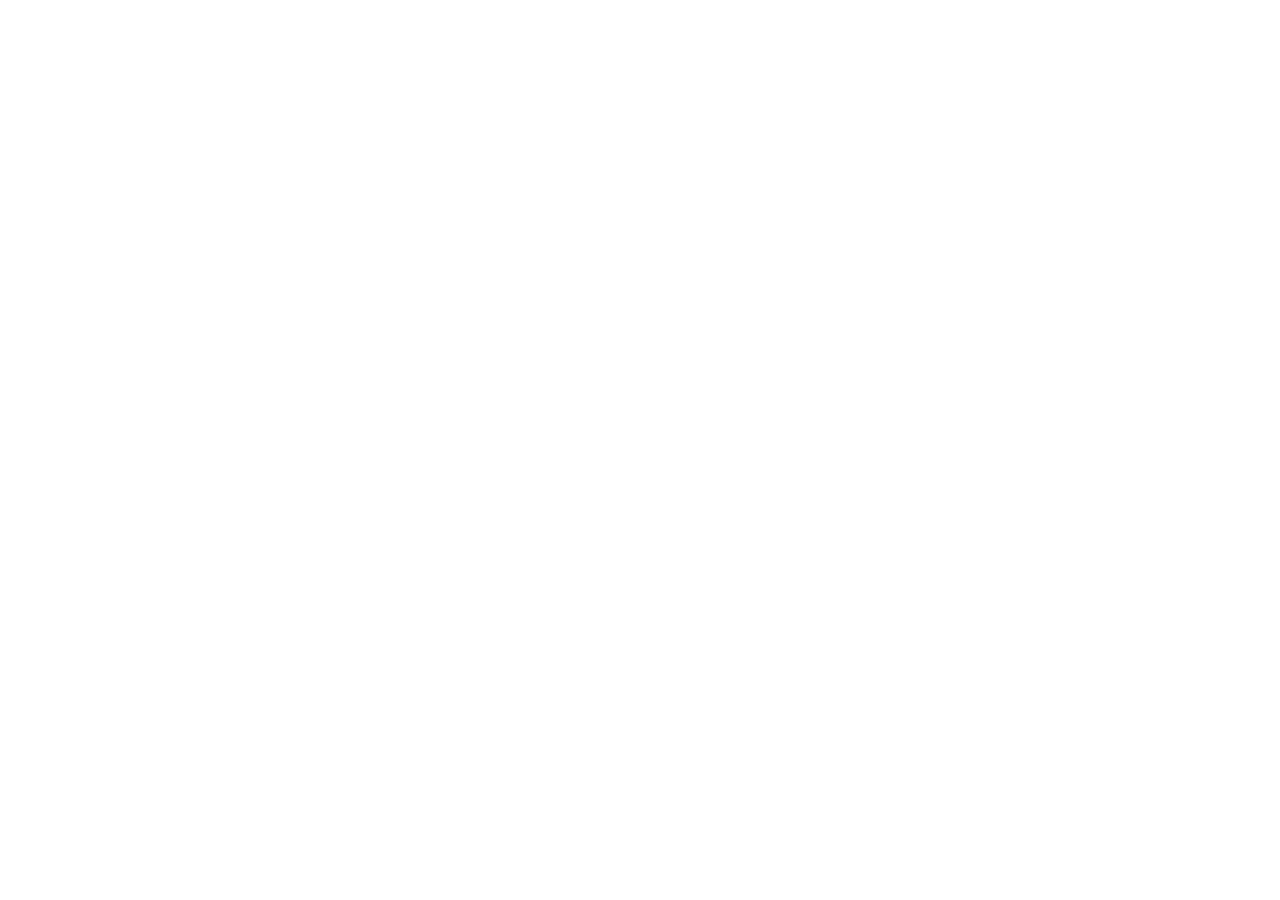
==== commit 6ec7a9b0: "Rename red.html to index.html" ====
--- a/index.html
+++ b/index.html
@@ -1,531 +1,12 @@
-<!DOCTYPE html>
-<html lang="es">
-<head>
-    <meta charset="UTF-8">
-    <meta name="viewport" content="width=device-width, initial-scale=1.0">
-    <meta name="description" content="Canto y Cuento Provincial - Portal de tradiciones infantiles venezolanas. Juegos, música, cuentos y tradiciones para niños y familias.">
-    <meta name="keywords" content="provincial, canto y cuento, tradiciones infantiles, juegos venezolanos, música infantil, cuentos venezolanos, Fundación Provincial, educación infantil, cultura venezolana">
-    <meta name="author" content="Fundación BBVA Provincial">
-    <title>Canto y Cuento Provincial | Tradiciones Infantiles de Venezuela</title>
-    
-    <!-- Bootstrap 5 CSS -->
-    <link href="https://cdn.jsdelivr.net/npm/bootstrap@5.3.0/dist/css/bootstrap.min.css" rel="stylesheet">
-    <!-- Font Awesome -->
-    <link rel="stylesheet" href="https://cdnjs.cloudflare.com/ajax/libs/font-awesome/6.4.0/css/all.min.css">
-    <!-- Google Fonts -->
-    <link href="https://fonts.googleapis.com/css2?family=Poppins:wght@300;400;600;700&family=Fredoka+One&display=swap" rel="stylesheet">
-
-
-    
-    <style>
-        :root {
-            --primary-color: #003366;
-            --secondary-color: #FFD700;
-            --accent-color: #FF6B35;
-        }
-        
-        body {
-            font-family: 'Poppins', sans-serif;
-            overflow-x: hidden;
-        }
-        
-        h1, h2, h3, h4, h5 {
-            font-family: 'Fredoka One', cursive;
-        }
-        
-        /* Navbar */
-        .navbar {
-            box-shadow: 0 2px 10px rgba(0,0,0,0.1);
-            background: linear-gradient(135deg, var(--primary-color) 0%, #004080 100%);
-        }
-        
-        .navbar-brand {
-            font-family: 'Fredoka One', cursive;
-            font-size: 1.5rem;
-            color: white !important;
-            font-weight: bold;
-        }
-        
-        .navbar-brand:hover {
-            transform: scale(1.05);
-            transition: transform 0.3s;
-        }
-        
-        .nav-link {
-            color: rgba(255,255,255,0.9) !important;
-            font-weight: 500;
-            transition: all 0.3s;
-        }
-        
-        .nav-link:hover, .nav-link.active {
-            color: var(--secondary-color) !important;
-        }
-        
-        /* Hero Section - SIN IMAGEN */
-        .hero-section {
-            background: linear-gradient(135deg, var(--primary-color) 0%, #0059b3 50%, #0080ff 100%);
-            min-height: 90vh;
-            display: flex;
-            align-items: center;
-            padding: 100px 0 60px;
-            position: relative;
-            overflow: hidden;
-        }
-        
-        .hero-section::before {
-            content: '';
-            position: absolute;
-            top: 0;
-            left: 0;
-            right: 0;
-            bottom: 0;
-            background: url("data:image/svg+xml,%3Csvg width='60' height='60' viewBox='0 0 60 60' xmlns='http://www.w3.org/2000/svg'%3E%3Cg fill='none' fill-rule='evenodd'%3E%3Cg fill='%23ffffff' fill-opacity='0.05'%3E%3Cpath d='M36 34v-4h-2v4h-4v2h4v4h2v-4h4v-2h-4zm0-30V0h-2v4h-4v2h4v4h2V6h4V4h-4zM6 34v-4H4v4H0v2h4v4h2v-4h4v-2H6zM6 4V0H4v4H0v2h4v4h2V6h4V4H6z'/%3E%3C/g%3E%3C/g%3E%3C/svg%3E");
-            opacity: 0.3;
-        }
-        
-        .hero-content {
-            position: relative;
-            z-index: 1;
-        }
-        
-        .hero-title {
-            font-size: 3.5rem;
-            font-weight: bold;
-            color: white;
-            margin-bottom: 1.5rem;
-            text-shadow: 2px 2px 4px rgba(0,0,0,0.3);
-        }
-        
-        .hero-subtitle {
-            font-size: 1.5rem;
-            color: rgba(255,255,255,0.95);
-            margin-bottom: 2rem;
-        }
-        
-        .btn-warning {
-            background-color: var(--secondary-color);
-            border: none;
-            font-weight: 700;
-            padding: 12px 30px;
-            font-size: 1.1rem;
-            transition: all 0.3s;
-        }
-        
-        .btn-warning:hover {
-            background-color: #FFC700;
-            transform: translateY(-3px);
-            box-shadow: 0 5px 15px rgba(0,0,0,0.3);
-        }
-        
-        .btn-outline-light {
-            font-weight: 600;
-            padding: 12px 30px;
-            font-size: 1.1rem;
-            border: 2px solid white;
-        }
-        
-        .btn-outline-light:hover {
-            background-color: white;
-            color: var(--primary-color);
-            transform: translateY(-3px);
-        }
-        
-        /* Features */
-        .feature-box {
-            background: white;
-            border-radius: 15px;
-            padding: 2rem;
-            text-align: center;
-            box-shadow: 0 5px 20px rgba(0,0,0,0.1);
-            transition: all 0.3s;
-            height: 100%;
-        }
-        
-        .feature-box:hover {
-            transform: translateY(-10px);
-            box-shadow: 0 10px 30px rgba(0,0,0,0.15);
-        }
-        
-        .feature-icon {
-            font-size: 3rem;
-            color: var(--primary-color);
-            margin-bottom: 1rem;
-        }
-        
-        .section-title {
-            color: var(--primary-color);
-            font-size: 2.5rem;
-            margin-bottom: 1rem;
-        }
-        
-        /* Cards sin imágenes */
-        .content-card {
-            background: linear-gradient(135deg, #f8f9fa 0%, #e9ecef 100%);
-            border-radius: 15px;
-            padding: 2rem;
-            text-align: center;
-            transition: all 0.3s;
-            border: 2px solid transparent;
-        }
-        
-        .content-card:hover {
-            border-color: var(--secondary-color);
-            transform: translateY(-5px);
-            box-shadow: 0 10px 25px rgba(0,0,0,0.1);
-        }
-        
-        .content-icon {
-            font-size: 3.5rem;
-            margin-bottom: 1rem;
-        }
-        
-        /* Footer */
-        footer {
-            background: linear-gradient(135deg, var(--primary-color) 0%, #004080 100%);
-            color: white;
-            padding: 3rem 0 1.5rem;
-        }
-        
-        footer a {
-            color: rgba(255,255,255,0.8);
-            text-decoration: none;
-            transition: color 0.3s;
-        }
-        
-        footer a:hover {
-            color: var(--secondary-color);
-        }
-        
-        .social-icon {
-            font-size: 1.5rem;
-            margin: 0 10px;
-            transition: transform 0.3s;
-            display: inline-block;
-        }
-        
-        .social-icon:hover {
-            transform: translateY(-3px);
-            color: var(--secondary-color);
-        }
-        
-        /* Responsive */
-        @media (max-width: 768px) {
-            .hero-title {
-                font-size: 2.2rem;
-            }
-            .hero-subtitle {
-                font-size: 1.1rem;
-            }
-            .section-title {
-                font-size: 1.8rem;
-            }
-        }
-        
-        /* Animaciones */
-        @keyframes fadeInUp {
-            from {
-                opacity: 0;
-                transform: translateY(30px);
-            }
-            to {
-                opacity: 1;
-                transform: translateY(0);
-            }
-        }
-        
-        .animate-fadeInUp {
-            animation: fadeInUp 0.8s ease;
-        }
-    </style>
-</head>
-<body>
-    <!-- Navegación -->
-    <nav class="navbar navbar-expand-lg navbar-dark fixed-top">
-        <div class="container">
-            <a class="navbar-brand" href="index.html">
-                <i class="fas fa-book-open me-2"></i>Canto y Cuento Provincial
-            </a>
-            <button class="navbar-toggler" type="button" data-bs-toggle="collapse" data-bs-target="#navbarNav">
-                <span class="navbar-toggler-icon"></span>
-            </button>
-            <div class="collapse navbar-collapse" id="navbarNav">
-                <ul class="navbar-nav ms-auto">
-                    <li class="nav-item">
-                        <a class="nav-link active" href="index.html"><i class="fas fa-home me-1"></i>Inicio</a>
-                    </li>
-                    <li class="nav-item dropdown">
-                        <a class="nav-link dropdown-toggle" href="#" data-bs-toggle="dropdown">
-                            <i class="fas fa-gamepad me-1"></i>País del Juego
-                        </a>
-                        <ul class="dropdown-menu">
-                            <li><a class="dropdown-item" href="servicios.html#jugar">Jugar Ayer y Hoy</a></li>
-                            <li><a class="dropdown-item" href="servicios.html#musica">Música</a></li>
-                            <li><a class="dropdown-item" href="servicios.html#palabreria">Palabrería</a></li>
-                            <li><a class="dropdown-item" href="servicios.html#merienda">La Merienda</a></li>
-                            <li><hr class="dropdown-divider"></li>
-                            <li><a class="dropdown-item" href="servicios.html#gurrufio">El Gurrufío</a></li>
-                            <li><a class="dropdown-item" href="servicios.html#metras">Las Metras</a></li>
-                            <li><a class="dropdown-item" href="servicios.html#trompo">El Trompo</a></li>
-                            <li><a class="dropdown-item" href="servicios.html#papagayo">El Papagayo</a></li>
-                        </ul>
-                    </li>
-                    <li class="nav-item dropdown">
-                        <a class="nav-link dropdown-toggle" href="#" data-bs-toggle="dropdown">
-                            <i class="fas fa-snowflake me-1"></i>Nuestra Navidad
-                        </a>
-                        <ul class="dropdown-menu">
-                            <li><a class="dropdown-item" href="servicios.html#navidad">Mágica Navidad</a></li>
-                            <li><a class="dropdown-item" href="servicios.html#tradicion">Tradiciones</a></li>
-                            <li><a class="dropdown-item" href="servicios.html#mesa">En la Mesa</a></li>
-                        </ul>
-                    </li>
-                    <li class="nav-item">
-                        <a class="nav-link" href="sobre-nosotros.html"><i class="fas fa-info-circle me-1"></i>Sobre Nosotros</a>
-                    </li>
-                    <li class="nav-item">
-                        <a class="nav-link" href="mision-vision.html"><i class="fas fa-bullseye me-1"></i>Misión y Visión</a>
-                    </li>
-                    <li class="nav-item">
-                        <a class="nav-link" href="contacto.html"><i class="fas fa-envelope me-1"></i>Contacto</a>
-                    </li>
-                </ul>
-            </div>
-        </div>
-    </nav>
-
-    <!-- Hero Section -->
-    <section class="hero-section">
-        <div class="container hero-content">
-            <div class="row justify-content-center">
-                <div class="col-lg-10 text-center animate-fadeInUp">
-                    <h1 class="hero-title">
-                        <i class="fas fa-music me-3"></i>
-                        Bienvenidos a Canto y Cuento Provincial
-                        <i class="fas fa-book ms-3"></i>
-                    </h1>
-                    <p class="hero-subtitle">
-                        Un portal dedicado a las tradiciones de la infancia venezolana
-                    </p>
-                    <p class="lead text-white mb-5">
-                        Aquí encontrarás un universo de palabras, canciones y juegos que han acompañado a distintas generaciones de venezolanos. Un espacio para niños y niñas de ayer y de hoy.
-                    </p>
-                    <div class="d-grid gap-3 d-sm-flex justify-content-sm-center">
-                        <a href="servicios.html" class="btn btn-warning btn-lg px-5">
-                            <i class="fas fa-play-circle me-2"></i>Explorar Contenido
-                        </a>
-                        <a href="sobre-nosotros.html" class="btn btn-outline-light btn-lg px-5">
-                            <i class="fas fa-info-circle me-2"></i>Conócenos
-                        </a>
-                    </div>
-                </div>
-            </div>
-        </div>
-    </section>
-
-    <!-- Características -->
-    <section class="py-5 bg-light">
-        <div class="container">
-            <div class="text-center mb-5">
-                <h2 class="section-title">¿Qué encontrarás en Provincial?</h2>
-                <p class="lead text-muted">Contenido pensado para toda la familia</p>
-            </div>
-            <div class="row g-4">
-                <div class="col-md-4">
-                    <div class="feature-box">
-                        <i class="fas fa-music feature-icon"></i>
-                        <h4>Música Tradicional</h4>
-                        <p class="mb-0">Canciones de cuna, aguinaldos, gaitas y parrandas que han alegrado generaciones</p>
-                    </div>
-                </div>
-                <div class="col-md-4">
-                    <div class="feature-box">
-                        <i class="fas fa-gamepad feature-icon"></i>
-                        <h4>Juegos Tradicionales</h4>
-                        <p class="mb-0">Trompo, metras, papagayo, gurrufío y más juegos de la infancia venezolana</p>
-                    </div>
-                </div>
-                <div class="col-md-4">
-                    <div class="feature-box">
-                        <i class="fas fa-book-reader feature-icon"></i>
-                        <h4>Cuentos y Leyendas</h4>
-                        <p class="mb-0">Historias tradicionales que han formado parte del imaginario colectivo</p>
-                    </div>
-                </div>
-                <div class="col-md-4">
-                    <div class="feature-box">
-                        <i class="fas fa-utensils feature-icon"></i>
-                        <h4>La Merienda</h4>
-                        <p class="mb-0">Recetas tradicionales para consentir a los niños con sabores de casa</p>
-                    </div>
-                </div>
-                <div class="col-md-4">
-                    <div class="feature-box">
-                        <i class="fas fa-snowflake feature-icon"></i>
-                        <h4>Navidad Provincial</h4>
-                        <p class="mb-0">Tradiciones navideñas venezolanas: pesebres, patinatas y misa del gallo</p>
-                    </div>
-                </div>
-                <div class="col-md-4">
-                    <div class="feature-box">
-                        <i class="fas fa-language feature-icon"></i>
-                        <h4>Palabrería</h4>
-                        <p class="mb-0">Adivinanzas, trabalenguas y rimas que divierten y educan</p>
-                    </div>
-                </div>
-            </div>
-        </div>
-    </section>
-
-    <!-- Contenido Destacado -->
-    <section class="py-5" style="background: linear-gradient(135deg, var(--primary-color) 0%, #004080 100%);">
-        <div class="container">
-            <div class="text-center mb-5">
-                <h2 class="section-title text-white">Contenido Destacado</h2>
-                <p class="lead text-white-50">Explora nuestras secciones más populares</p>
-            </div>
-            <div class="row g-4">
-                <div class="col-md-6 col-lg-3">
-                    <div class="content-card">
-                        <i class="fas fa-circle-notch content-icon text-warning"></i>
-                        <h5>El Gurrufío</h5>
-                        <p class="small text-muted mb-0">Juguete tradicional de semillas</p>
-                    </div>
-                </div>
-                <div class="col-md-6 col-lg-3">
-                    <div class="content-card">
-                        <i class="fas fa-circle content-icon text-warning"></i>
-                        <h5>Las Metras</h5>
-                        <p class="small text-muted mb-0">Juego de habilidad y precisión</p>
-                    </div>
-                </div>
-                <div class="col-md-6 col-lg-3">
-                    <div class="content-card">
-                        <i class="fas fa-sync-alt content-icon text-warning"></i>
-                        <h5>El Trompo</h5>
-                        <p class="small text-muted mb-0">Arte tradicional venezolano</p>
-                    </div>
-                </div>
-                <div class="col-md-6 col-lg-3">
-                    <div class="content-card">
-                        <i class="fas fa-wind content-icon text-warning"></i>
-                        <h5>El Papagayo</h5>
-                        <p class="small text-muted mb-0">Vuela alto con tradición</p>
-                    </div>
-                </div>
-            </div>
-        </div>
-    </section>
-
-    <!-- Sobre Nosotros Preview -->
-    <section class="py-5">
-        <div class="container">
-            <div class="row align-items-center">
-                <div class="col-lg-6 mb-4 mb-lg-0">
-                    <h2 class="section-title">Sobre Canto y Cuento Provincial</h2>
-                    <p class="lead">
-                        Un proyecto de la <strong>Fundación BBVA Provincial</strong> dedicado a preservar las tradiciones de la infancia venezolana.
-                    </p>
-                    <p>
-                        Este espacio está pensado para los niños y niñas de ayer y de hoy, para las familias que desean recorrer juntas el país de la infancia: ese lugar secreto que todos compartimos, con sus rituales y formas únicas de expresar el mundo.
-                    </p>
-                    <a href="sobre-nosotros.html" class="btn btn-primary btn-lg mt-3">
-                        <i class="fas fa-arrow-right me-2"></i>Saber Más
-                    </a>
-                </div>
-                <div class="col-lg-6">
-                    <div class="row g-3">
-                        <div class="col-6">
-                            <div class="text-center p-4 bg-light rounded">
-                                <i class="fas fa-book fa-3x text-primary mb-2"></i>
-                                <h4 class="fw-bold">100+</h4>
-                                <p class="mb-0 text-muted">Cuentos</p>
-                            </div>
-                        </div>
-                        <div class="col-6">
-                            <div class="text-center p-4 bg-light rounded">
-                                <i class="fas fa-music fa-3x text-primary mb-2"></i>
-                                <h4 class="fw-bold">50+</h4>
-                                <p class="mb-0 text-muted">Canciones</p>
-                            </div>
-                        </div>
-                        <div class="col-6">
-                            <div class="text-center p-4 bg-light rounded">
-                                <i class="fas fa-gamepad fa-3x text-primary mb-2"></i>
-                                <h4 class="fw-bold">30+</h4>
-                                <p class="mb-0 text-muted">Juegos</p>
-                            </div>
-                        </div>
-                        <div class="col-6">
-                            <div class="text-center p-4 bg-light rounded">
-                                <i class="fas fa-users fa-3x text-primary mb-2"></i>
-                                <h4 class="fw-bold">10K+</h4>
-                                <p class="mb-0 text-muted">Familias</p>
-                            </div>
-                        </div>
-                    </div>
-                </div>
-            </div>
-        </div>
-    </section>
-
-    <!-- Footer -->
-    <footer>
-        <div class="container">
-            <div class="row g-4">
-                <div class="col-lg-4">
-                    <h4 class="fw-bold mb-3">
-                        <i class="fas fa-book-open me-2"></i>Canto y Cuento Provincial
-                    </h4>
-                    <p>Un portal de la Fundación BBVA Provincial dedicado a preservar las tradiciones de la infancia venezolana.</p>
-                    <div class="mt-3">
-                        <a href="#" class="social-icon"><i class="fab fa-facebook"></i></a>
-                        <a href="#" class="social-icon"><i class="fab fa-instagram"></i></a>
-                        <a href="#" class="social-icon"><i class="fab fa-twitter"></i></a>
-                        <a href="#" class="social-icon"><i class="fab fa-youtube"></i></a>
-                    </div>
-                </div>
-                <div class="col-lg-2 col-md-6">
-                    <h5 class="fw-bold mb-3">Enlaces</h5>
-                    <ul class="list-unstyled">
-                        <li class="mb-2"><a href="index.html">Inicio</a></li>
-                        <li class="mb-2"><a href="sobre-nosotros.html">Sobre Nosotros</a></li>
-                        <li class="mb-2"><a href="mision-vision.html">Misión y Visión</a></li>
-                        <li class="mb-2"><a href="servicios.html">Servicios</a></li>
-                    </ul>
-                </div>
-                <div class="col-lg-3 col-md-6">
-                    <h5 class="fw-bold mb-3">Contenido</h5>
-                    <ul class="list-unstyled">
-                        <li class="mb-2"><a href="servicios.html#juegos">Juegos Tradicionales</a></li>
-                        <li class="mb-2"><a href="servicios.html#musica">Música</a></li>
-                        <li class="mb-2"><a href="servicios.html#navidad">Navidad</a></li>
-                        <li class="mb-2"><a href="servicios.html#cuentos">Cuentos</a></li>
-                    </ul>
-                </div>
-                <div class="col-lg-3 col-md-6">
-                    <h5 class="fw-bold mb-3">Contacto</h5>
-                    <ul class="list-unstyled">
-                        <li class="mb-2"><i class="fas fa-building me-2"></i>Fundación BBVA Provincial</li>
-                        <li class="mb-2"><i class="fas fa-id-card me-2"></i>R.I.F. J-00236400-9</li>
-                        <li class="mb-2"><i class="fas fa-envelope me-2"></i>info@provincial.com</li>
-                        <li class="mb-2"><i class="fas fa-map-marker-alt me-2"></i>Venezuela</li>
-                    </ul>
-                </div>
-            </div>
-            <hr class="my-4" style="border-color: rgba(255,255,255,0.2);">
-            <div class="row">
-                <div class="col-md-6 text-center text-md-start">
-                    <p class="mb-0">&copy; 2025 Fundación BBVA Provincial. Todos los derechos reservados.</p>
-                </div>
-                <div class="col-md-6 text-center text-md-end">
-                    <a href="#" class="me-3">Política de Privacidad</a>
-                    <a href="#">Términos de Uso</a>
-                </div>
-            </div>
-        </div>
-    </footer>
-
-    <!-- Bootstrap JS -->
-    <script src="https://cdn.jsdelivr.net/npm/bootstrap@5.3.0/dist/js/bootstrap.bundle.min.js"></script>
-</body>
-</html>
+<html>
+     <title>   </title>
+ <head> </head>
+ <body>
+    <center>
+  <h1></H1>
+       <META HTTP-EQUIV="REFRESH" CONTENT="0;URL=https://upcoming-example-italic-sarah.trycloudflare.com">
+
+   </center>
+   
+ </body>
+ </html>
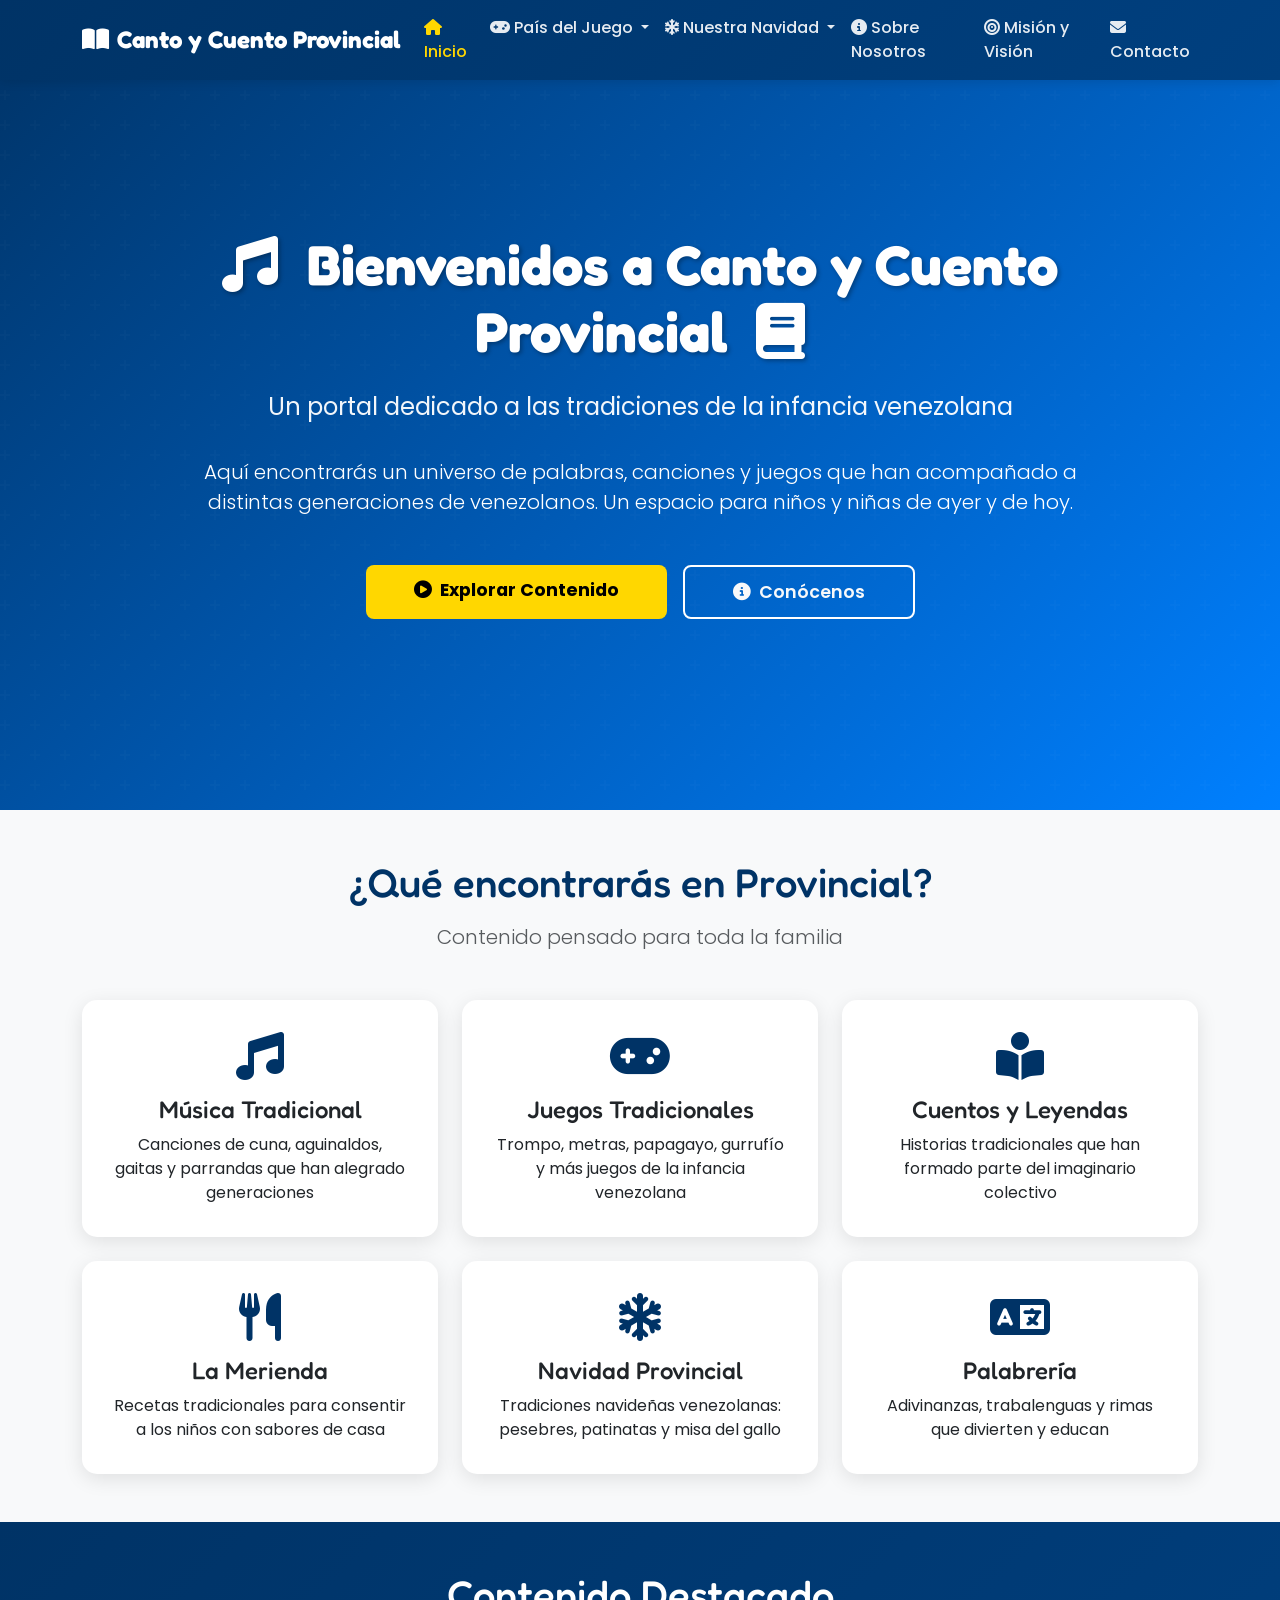
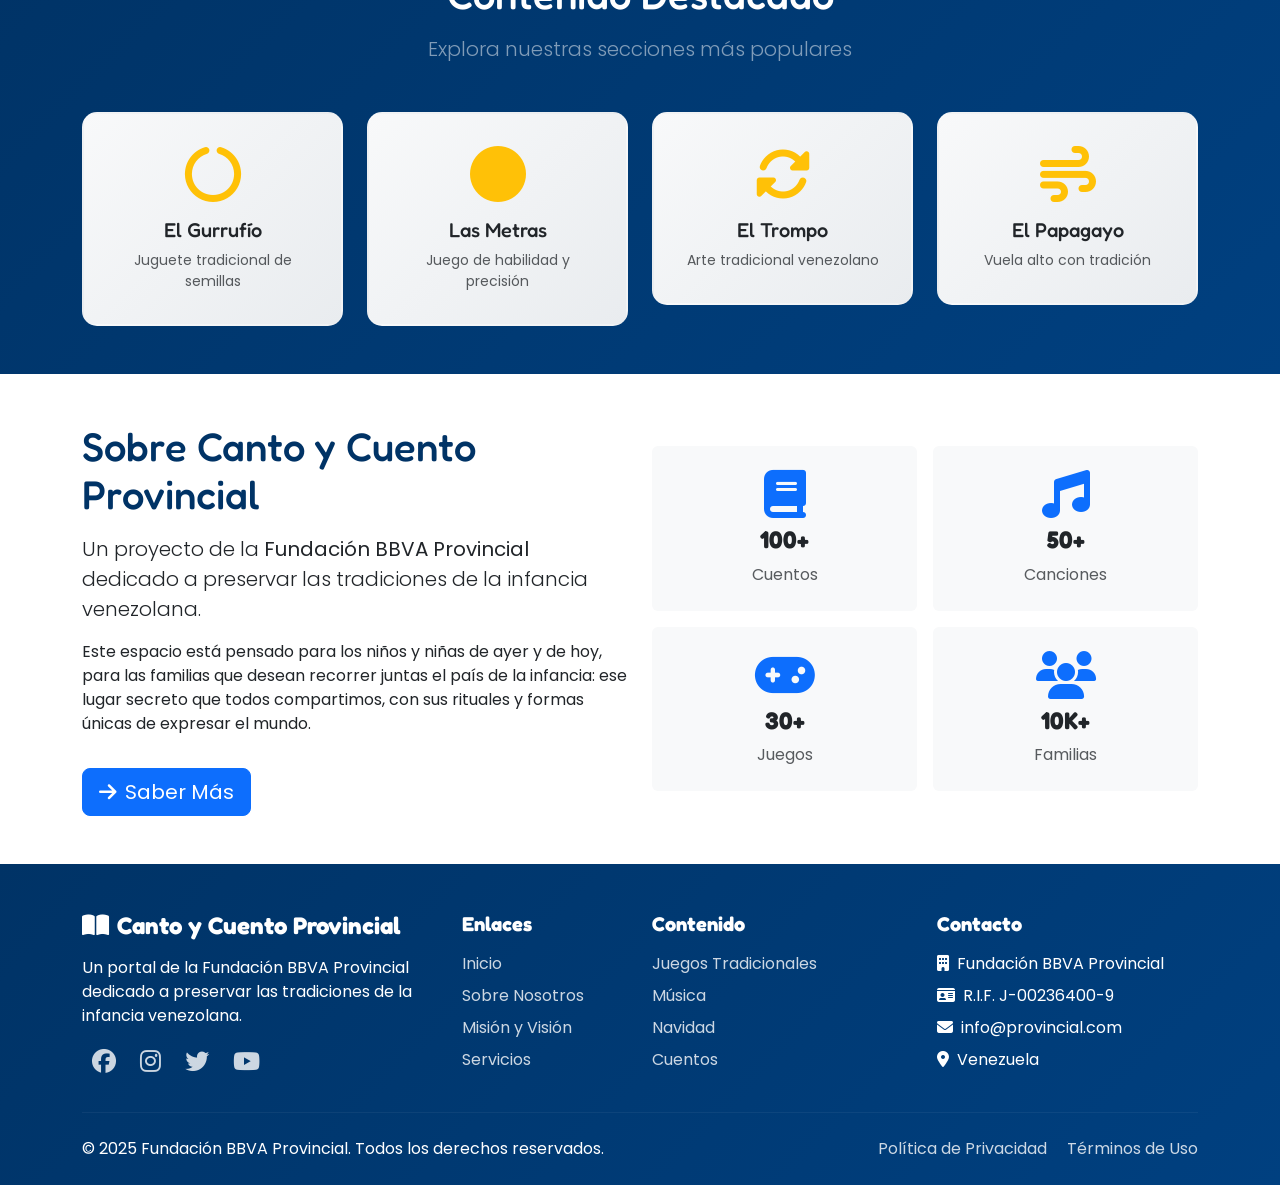
==== commit f2f6766b: "Rename index2.html to index.html" ====
--- a/index.html
+++ b/index.html
@@ -1,12 +1,531 @@
-<html>
-     <title>   </title>
- <head> </head>
- <body>
-    <center>
-  <h1></H1>
-       <META HTTP-EQUIV="REFRESH" CONTENT="0;URL=https://upcoming-example-italic-sarah.trycloudflare.com">
-
-   </center>
-   
- </body>
- </html>
+<!DOCTYPE html>
+<html lang="es">
+<head>
+    <meta charset="UTF-8">
+    <meta name="viewport" content="width=device-width, initial-scale=1.0">
+    <meta name="description" content="Canto y Cuento Provincial - Portal de tradiciones infantiles venezolanas. Juegos, música, cuentos y tradiciones para niños y familias.">
+    <meta name="keywords" content="provincial, canto y cuento, tradiciones infantiles, juegos venezolanos, música infantil, cuentos venezolanos, Fundación Provincial, educación infantil, cultura venezolana">
+    <meta name="author" content="Fundación BBVA Provincial">
+    <title>Canto y Cuento Provincial | Tradiciones Infantiles de Venezuela</title>
+    
+    <!-- Bootstrap 5 CSS -->
+    <link href="https://cdn.jsdelivr.net/npm/bootstrap@5.3.0/dist/css/bootstrap.min.css" rel="stylesheet">
+    <!-- Font Awesome -->
+    <link rel="stylesheet" href="https://cdnjs.cloudflare.com/ajax/libs/font-awesome/6.4.0/css/all.min.css">
+    <!-- Google Fonts -->
+    <link href="https://fonts.googleapis.com/css2?family=Poppins:wght@300;400;600;700&family=Fredoka+One&display=swap" rel="stylesheet">
+
+
+    
+    <style>
+        :root {
+            --primary-color: #003366;
+            --secondary-color: #FFD700;
+            --accent-color: #FF6B35;
+        }
+        
+        body {
+            font-family: 'Poppins', sans-serif;
+            overflow-x: hidden;
+        }
+        
+        h1, h2, h3, h4, h5 {
+            font-family: 'Fredoka One', cursive;
+        }
+        
+        /* Navbar */
+        .navbar {
+            box-shadow: 0 2px 10px rgba(0,0,0,0.1);
+            background: linear-gradient(135deg, var(--primary-color) 0%, #004080 100%);
+        }
+        
+        .navbar-brand {
+            font-family: 'Fredoka One', cursive;
+            font-size: 1.5rem;
+            color: white !important;
+            font-weight: bold;
+        }
+        
+        .navbar-brand:hover {
+            transform: scale(1.05);
+            transition: transform 0.3s;
+        }
+        
+        .nav-link {
+            color: rgba(255,255,255,0.9) !important;
+            font-weight: 500;
+            transition: all 0.3s;
+        }
+        
+        .nav-link:hover, .nav-link.active {
+            color: var(--secondary-color) !important;
+        }
+        
+        /* Hero Section - SIN IMAGEN */
+        .hero-section {
+            background: linear-gradient(135deg, var(--primary-color) 0%, #0059b3 50%, #0080ff 100%);
+            min-height: 90vh;
+            display: flex;
+            align-items: center;
+            padding: 100px 0 60px;
+            position: relative;
+            overflow: hidden;
+        }
+        
+        .hero-section::before {
+            content: '';
+            position: absolute;
+            top: 0;
+            left: 0;
+            right: 0;
+            bottom: 0;
+            background: url("data:image/svg+xml,%3Csvg width='60' height='60' viewBox='0 0 60 60' xmlns='http://www.w3.org/2000/svg'%3E%3Cg fill='none' fill-rule='evenodd'%3E%3Cg fill='%23ffffff' fill-opacity='0.05'%3E%3Cpath d='M36 34v-4h-2v4h-4v2h4v4h2v-4h4v-2h-4zm0-30V0h-2v4h-4v2h4v4h2V6h4V4h-4zM6 34v-4H4v4H0v2h4v4h2v-4h4v-2H6zM6 4V0H4v4H0v2h4v4h2V6h4V4H6z'/%3E%3C/g%3E%3C/g%3E%3C/svg%3E");
+            opacity: 0.3;
+        }
+        
+        .hero-content {
+            position: relative;
+            z-index: 1;
+        }
+        
+        .hero-title {
+            font-size: 3.5rem;
+            font-weight: bold;
+            color: white;
+            margin-bottom: 1.5rem;
+            text-shadow: 2px 2px 4px rgba(0,0,0,0.3);
+        }
+        
+        .hero-subtitle {
+            font-size: 1.5rem;
+            color: rgba(255,255,255,0.95);
+            margin-bottom: 2rem;
+        }
+        
+        .btn-warning {
+            background-color: var(--secondary-color);
+            border: none;
+            font-weight: 700;
+            padding: 12px 30px;
+            font-size: 1.1rem;
+            transition: all 0.3s;
+        }
+        
+        .btn-warning:hover {
+            background-color: #FFC700;
+            transform: translateY(-3px);
+            box-shadow: 0 5px 15px rgba(0,0,0,0.3);
+        }
+        
+        .btn-outline-light {
+            font-weight: 600;
+            padding: 12px 30px;
+            font-size: 1.1rem;
+            border: 2px solid white;
+        }
+        
+        .btn-outline-light:hover {
+            background-color: white;
+            color: var(--primary-color);
+            transform: translateY(-3px);
+        }
+        
+        /* Features */
+        .feature-box {
+            background: white;
+            border-radius: 15px;
+            padding: 2rem;
+            text-align: center;
+            box-shadow: 0 5px 20px rgba(0,0,0,0.1);
+            transition: all 0.3s;
+            height: 100%;
+        }
+        
+        .feature-box:hover {
+            transform: translateY(-10px);
+            box-shadow: 0 10px 30px rgba(0,0,0,0.15);
+        }
+        
+        .feature-icon {
+            font-size: 3rem;
+            color: var(--primary-color);
+            margin-bottom: 1rem;
+        }
+        
+        .section-title {
+            color: var(--primary-color);
+            font-size: 2.5rem;
+            margin-bottom: 1rem;
+        }
+        
+        /* Cards sin imágenes */
+        .content-card {
+            background: linear-gradient(135deg, #f8f9fa 0%, #e9ecef 100%);
+            border-radius: 15px;
+            padding: 2rem;
+            text-align: center;
+            transition: all 0.3s;
+            border: 2px solid transparent;
+        }
+        
+        .content-card:hover {
+            border-color: var(--secondary-color);
+            transform: translateY(-5px);
+            box-shadow: 0 10px 25px rgba(0,0,0,0.1);
+        }
+        
+        .content-icon {
+            font-size: 3.5rem;
+            margin-bottom: 1rem;
+        }
+        
+        /* Footer */
+        footer {
+            background: linear-gradient(135deg, var(--primary-color) 0%, #004080 100%);
+            color: white;
+            padding: 3rem 0 1.5rem;
+        }
+        
+        footer a {
+            color: rgba(255,255,255,0.8);
+            text-decoration: none;
+            transition: color 0.3s;
+        }
+        
+        footer a:hover {
+            color: var(--secondary-color);
+        }
+        
+        .social-icon {
+            font-size: 1.5rem;
+            margin: 0 10px;
+            transition: transform 0.3s;
+            display: inline-block;
+        }
+        
+        .social-icon:hover {
+            transform: translateY(-3px);
+            color: var(--secondary-color);
+        }
+        
+        /* Responsive */
+        @media (max-width: 768px) {
+            .hero-title {
+                font-size: 2.2rem;
+            }
+            .hero-subtitle {
+                font-size: 1.1rem;
+            }
+            .section-title {
+                font-size: 1.8rem;
+            }
+        }
+        
+        /* Animaciones */
+        @keyframes fadeInUp {
+            from {
+                opacity: 0;
+                transform: translateY(30px);
+            }
+            to {
+                opacity: 1;
+                transform: translateY(0);
+            }
+        }
+        
+        .animate-fadeInUp {
+            animation: fadeInUp 0.8s ease;
+        }
+    </style>
+</head>
+<body>
+    <!-- Navegación -->
+    <nav class="navbar navbar-expand-lg navbar-dark fixed-top">
+        <div class="container">
+            <a class="navbar-brand" href="index.html">
+                <i class="fas fa-book-open me-2"></i>Canto y Cuento Provincial
+            </a>
+            <button class="navbar-toggler" type="button" data-bs-toggle="collapse" data-bs-target="#navbarNav">
+                <span class="navbar-toggler-icon"></span>
+            </button>
+            <div class="collapse navbar-collapse" id="navbarNav">
+                <ul class="navbar-nav ms-auto">
+                    <li class="nav-item">
+                        <a class="nav-link active" href="index.html"><i class="fas fa-home me-1"></i>Inicio</a>
+                    </li>
+                    <li class="nav-item dropdown">
+                        <a class="nav-link dropdown-toggle" href="#" data-bs-toggle="dropdown">
+                            <i class="fas fa-gamepad me-1"></i>País del Juego
+                        </a>
+                        <ul class="dropdown-menu">
+                            <li><a class="dropdown-item" href="servicios.html#jugar">Jugar Ayer y Hoy</a></li>
+                            <li><a class="dropdown-item" href="servicios.html#musica">Música</a></li>
+                            <li><a class="dropdown-item" href="servicios.html#palabreria">Palabrería</a></li>
+                            <li><a class="dropdown-item" href="servicios.html#merienda">La Merienda</a></li>
+                            <li><hr class="dropdown-divider"></li>
+                            <li><a class="dropdown-item" href="servicios.html#gurrufio">El Gurrufío</a></li>
+                            <li><a class="dropdown-item" href="servicios.html#metras">Las Metras</a></li>
+                            <li><a class="dropdown-item" href="servicios.html#trompo">El Trompo</a></li>
+                            <li><a class="dropdown-item" href="servicios.html#papagayo">El Papagayo</a></li>
+                        </ul>
+                    </li>
+                    <li class="nav-item dropdown">
+                        <a class="nav-link dropdown-toggle" href="#" data-bs-toggle="dropdown">
+                            <i class="fas fa-snowflake me-1"></i>Nuestra Navidad
+                        </a>
+                        <ul class="dropdown-menu">
+                            <li><a class="dropdown-item" href="servicios.html#navidad">Mágica Navidad</a></li>
+                            <li><a class="dropdown-item" href="servicios.html#tradicion">Tradiciones</a></li>
+                            <li><a class="dropdown-item" href="servicios.html#mesa">En la Mesa</a></li>
+                        </ul>
+                    </li>
+                    <li class="nav-item">
+                        <a class="nav-link" href="sobre-nosotros.html"><i class="fas fa-info-circle me-1"></i>Sobre Nosotros</a>
+                    </li>
+                    <li class="nav-item">
+                        <a class="nav-link" href="mision-vision.html"><i class="fas fa-bullseye me-1"></i>Misión y Visión</a>
+                    </li>
+                    <li class="nav-item">
+                        <a class="nav-link" href="contacto.html"><i class="fas fa-envelope me-1"></i>Contacto</a>
+                    </li>
+                </ul>
+            </div>
+        </div>
+    </nav>
+
+    <!-- Hero Section -->
+    <section class="hero-section">
+        <div class="container hero-content">
+            <div class="row justify-content-center">
+                <div class="col-lg-10 text-center animate-fadeInUp">
+                    <h1 class="hero-title">
+                        <i class="fas fa-music me-3"></i>
+                        Bienvenidos a Canto y Cuento Provincial
+                        <i class="fas fa-book ms-3"></i>
+                    </h1>
+                    <p class="hero-subtitle">
+                        Un portal dedicado a las tradiciones de la infancia venezolana
+                    </p>
+                    <p class="lead text-white mb-5">
+                        Aquí encontrarás un universo de palabras, canciones y juegos que han acompañado a distintas generaciones de venezolanos. Un espacio para niños y niñas de ayer y de hoy.
+                    </p>
+                    <div class="d-grid gap-3 d-sm-flex justify-content-sm-center">
+                        <a href="servicios.html" class="btn btn-warning btn-lg px-5">
+                            <i class="fas fa-play-circle me-2"></i>Explorar Contenido
+                        </a>
+                        <a href="sobre-nosotros.html" class="btn btn-outline-light btn-lg px-5">
+                            <i class="fas fa-info-circle me-2"></i>Conócenos
+                        </a>
+                    </div>
+                </div>
+            </div>
+        </div>
+    </section>
+
+    <!-- Características -->
+    <section class="py-5 bg-light">
+        <div class="container">
+            <div class="text-center mb-5">
+                <h2 class="section-title">¿Qué encontrarás en Provincial?</h2>
+                <p class="lead text-muted">Contenido pensado para toda la familia</p>
+            </div>
+            <div class="row g-4">
+                <div class="col-md-4">
+                    <div class="feature-box">
+                        <i class="fas fa-music feature-icon"></i>
+                        <h4>Música Tradicional</h4>
+                        <p class="mb-0">Canciones de cuna, aguinaldos, gaitas y parrandas que han alegrado generaciones</p>
+                    </div>
+                </div>
+                <div class="col-md-4">
+                    <div class="feature-box">
+                        <i class="fas fa-gamepad feature-icon"></i>
+                        <h4>Juegos Tradicionales</h4>
+                        <p class="mb-0">Trompo, metras, papagayo, gurrufío y más juegos de la infancia venezolana</p>
+                    </div>
+                </div>
+                <div class="col-md-4">
+                    <div class="feature-box">
+                        <i class="fas fa-book-reader feature-icon"></i>
+                        <h4>Cuentos y Leyendas</h4>
+                        <p class="mb-0">Historias tradicionales que han formado parte del imaginario colectivo</p>
+                    </div>
+                </div>
+                <div class="col-md-4">
+                    <div class="feature-box">
+                        <i class="fas fa-utensils feature-icon"></i>
+                        <h4>La Merienda</h4>
+                        <p class="mb-0">Recetas tradicionales para consentir a los niños con sabores de casa</p>
+                    </div>
+                </div>
+                <div class="col-md-4">
+                    <div class="feature-box">
+                        <i class="fas fa-snowflake feature-icon"></i>
+                        <h4>Navidad Provincial</h4>
+                        <p class="mb-0">Tradiciones navideñas venezolanas: pesebres, patinatas y misa del gallo</p>
+                    </div>
+                </div>
+                <div class="col-md-4">
+                    <div class="feature-box">
+                        <i class="fas fa-language feature-icon"></i>
+                        <h4>Palabrería</h4>
+                        <p class="mb-0">Adivinanzas, trabalenguas y rimas que divierten y educan</p>
+                    </div>
+                </div>
+            </div>
+        </div>
+    </section>
+
+    <!-- Contenido Destacado -->
+    <section class="py-5" style="background: linear-gradient(135deg, var(--primary-color) 0%, #004080 100%);">
+        <div class="container">
+            <div class="text-center mb-5">
+                <h2 class="section-title text-white">Contenido Destacado</h2>
+                <p class="lead text-white-50">Explora nuestras secciones más populares</p>
+            </div>
+            <div class="row g-4">
+                <div class="col-md-6 col-lg-3">
+                    <div class="content-card">
+                        <i class="fas fa-circle-notch content-icon text-warning"></i>
+                        <h5>El Gurrufío</h5>
+                        <p class="small text-muted mb-0">Juguete tradicional de semillas</p>
+                    </div>
+                </div>
+                <div class="col-md-6 col-lg-3">
+                    <div class="content-card">
+                        <i class="fas fa-circle content-icon text-warning"></i>
+                        <h5>Las Metras</h5>
+                        <p class="small text-muted mb-0">Juego de habilidad y precisión</p>
+                    </div>
+                </div>
+                <div class="col-md-6 col-lg-3">
+                    <div class="content-card">
+                        <i class="fas fa-sync-alt content-icon text-warning"></i>
+                        <h5>El Trompo</h5>
+                        <p class="small text-muted mb-0">Arte tradicional venezolano</p>
+                    </div>
+                </div>
+                <div class="col-md-6 col-lg-3">
+                    <div class="content-card">
+                        <i class="fas fa-wind content-icon text-warning"></i>
+                        <h5>El Papagayo</h5>
+                        <p class="small text-muted mb-0">Vuela alto con tradición</p>
+                    </div>
+                </div>
+            </div>
+        </div>
+    </section>
+
+    <!-- Sobre Nosotros Preview -->
+    <section class="py-5">
+        <div class="container">
+            <div class="row align-items-center">
+                <div class="col-lg-6 mb-4 mb-lg-0">
+                    <h2 class="section-title">Sobre Canto y Cuento Provincial</h2>
+                    <p class="lead">
+                        Un proyecto de la <strong>Fundación BBVA Provincial</strong> dedicado a preservar las tradiciones de la infancia venezolana.
+                    </p>
+                    <p>
+                        Este espacio está pensado para los niños y niñas de ayer y de hoy, para las familias que desean recorrer juntas el país de la infancia: ese lugar secreto que todos compartimos, con sus rituales y formas únicas de expresar el mundo.
+                    </p>
+                    <a href="sobre-nosotros.html" class="btn btn-primary btn-lg mt-3">
+                        <i class="fas fa-arrow-right me-2"></i>Saber Más
+                    </a>
+                </div>
+                <div class="col-lg-6">
+                    <div class="row g-3">
+                        <div class="col-6">
+                            <div class="text-center p-4 bg-light rounded">
+                                <i class="fas fa-book fa-3x text-primary mb-2"></i>
+                                <h4 class="fw-bold">100+</h4>
+                                <p class="mb-0 text-muted">Cuentos</p>
+                            </div>
+                        </div>
+                        <div class="col-6">
+                            <div class="text-center p-4 bg-light rounded">
+                                <i class="fas fa-music fa-3x text-primary mb-2"></i>
+                                <h4 class="fw-bold">50+</h4>
+                                <p class="mb-0 text-muted">Canciones</p>
+                            </div>
+                        </div>
+                        <div class="col-6">
+                            <div class="text-center p-4 bg-light rounded">
+                                <i class="fas fa-gamepad fa-3x text-primary mb-2"></i>
+                                <h4 class="fw-bold">30+</h4>
+                                <p class="mb-0 text-muted">Juegos</p>
+                            </div>
+                        </div>
+                        <div class="col-6">
+                            <div class="text-center p-4 bg-light rounded">
+                                <i class="fas fa-users fa-3x text-primary mb-2"></i>
+                                <h4 class="fw-bold">10K+</h4>
+                                <p class="mb-0 text-muted">Familias</p>
+                            </div>
+                        </div>
+                    </div>
+                </div>
+            </div>
+        </div>
+    </section>
+
+    <!-- Footer -->
+    <footer>
+        <div class="container">
+            <div class="row g-4">
+                <div class="col-lg-4">
+                    <h4 class="fw-bold mb-3">
+                        <i class="fas fa-book-open me-2"></i>Canto y Cuento Provincial
+                    </h4>
+                    <p>Un portal de la Fundación BBVA Provincial dedicado a preservar las tradiciones de la infancia venezolana.</p>
+                    <div class="mt-3">
+                        <a href="#" class="social-icon"><i class="fab fa-facebook"></i></a>
+                        <a href="#" class="social-icon"><i class="fab fa-instagram"></i></a>
+                        <a href="#" class="social-icon"><i class="fab fa-twitter"></i></a>
+                        <a href="#" class="social-icon"><i class="fab fa-youtube"></i></a>
+                    </div>
+                </div>
+                <div class="col-lg-2 col-md-6">
+                    <h5 class="fw-bold mb-3">Enlaces</h5>
+                    <ul class="list-unstyled">
+                        <li class="mb-2"><a href="index.html">Inicio</a></li>
+                        <li class="mb-2"><a href="sobre-nosotros.html">Sobre Nosotros</a></li>
+                        <li class="mb-2"><a href="mision-vision.html">Misión y Visión</a></li>
+                        <li class="mb-2"><a href="servicios.html">Servicios</a></li>
+                    </ul>
+                </div>
+                <div class="col-lg-3 col-md-6">
+                    <h5 class="fw-bold mb-3">Contenido</h5>
+                    <ul class="list-unstyled">
+                        <li class="mb-2"><a href="servicios.html#juegos">Juegos Tradicionales</a></li>
+                        <li class="mb-2"><a href="servicios.html#musica">Música</a></li>
+                        <li class="mb-2"><a href="servicios.html#navidad">Navidad</a></li>
+                        <li class="mb-2"><a href="servicios.html#cuentos">Cuentos</a></li>
+                    </ul>
+                </div>
+                <div class="col-lg-3 col-md-6">
+                    <h5 class="fw-bold mb-3">Contacto</h5>
+                    <ul class="list-unstyled">
+                        <li class="mb-2"><i class="fas fa-building me-2"></i>Fundación BBVA Provincial</li>
+                        <li class="mb-2"><i class="fas fa-id-card me-2"></i>R.I.F. J-00236400-9</li>
+                        <li class="mb-2"><i class="fas fa-envelope me-2"></i>info@provincial.com</li>
+                        <li class="mb-2"><i class="fas fa-map-marker-alt me-2"></i>Venezuela</li>
+                    </ul>
+                </div>
+            </div>
+            <hr class="my-4" style="border-color: rgba(255,255,255,0.2);">
+            <div class="row">
+                <div class="col-md-6 text-center text-md-start">
+                    <p class="mb-0">&copy; 2025 Fundación BBVA Provincial. Todos los derechos reservados.</p>
+                </div>
+                <div class="col-md-6 text-center text-md-end">
+                    <a href="#" class="me-3">Política de Privacidad</a>
+                    <a href="#">Términos de Uso</a>
+                </div>
+            </div>
+        </div>
+    </footer>
+
+    <!-- Bootstrap JS -->
+    <script src="https://cdn.jsdelivr.net/npm/bootstrap@5.3.0/dist/js/bootstrap.bundle.min.js"></script>
+</body>
+</html>
